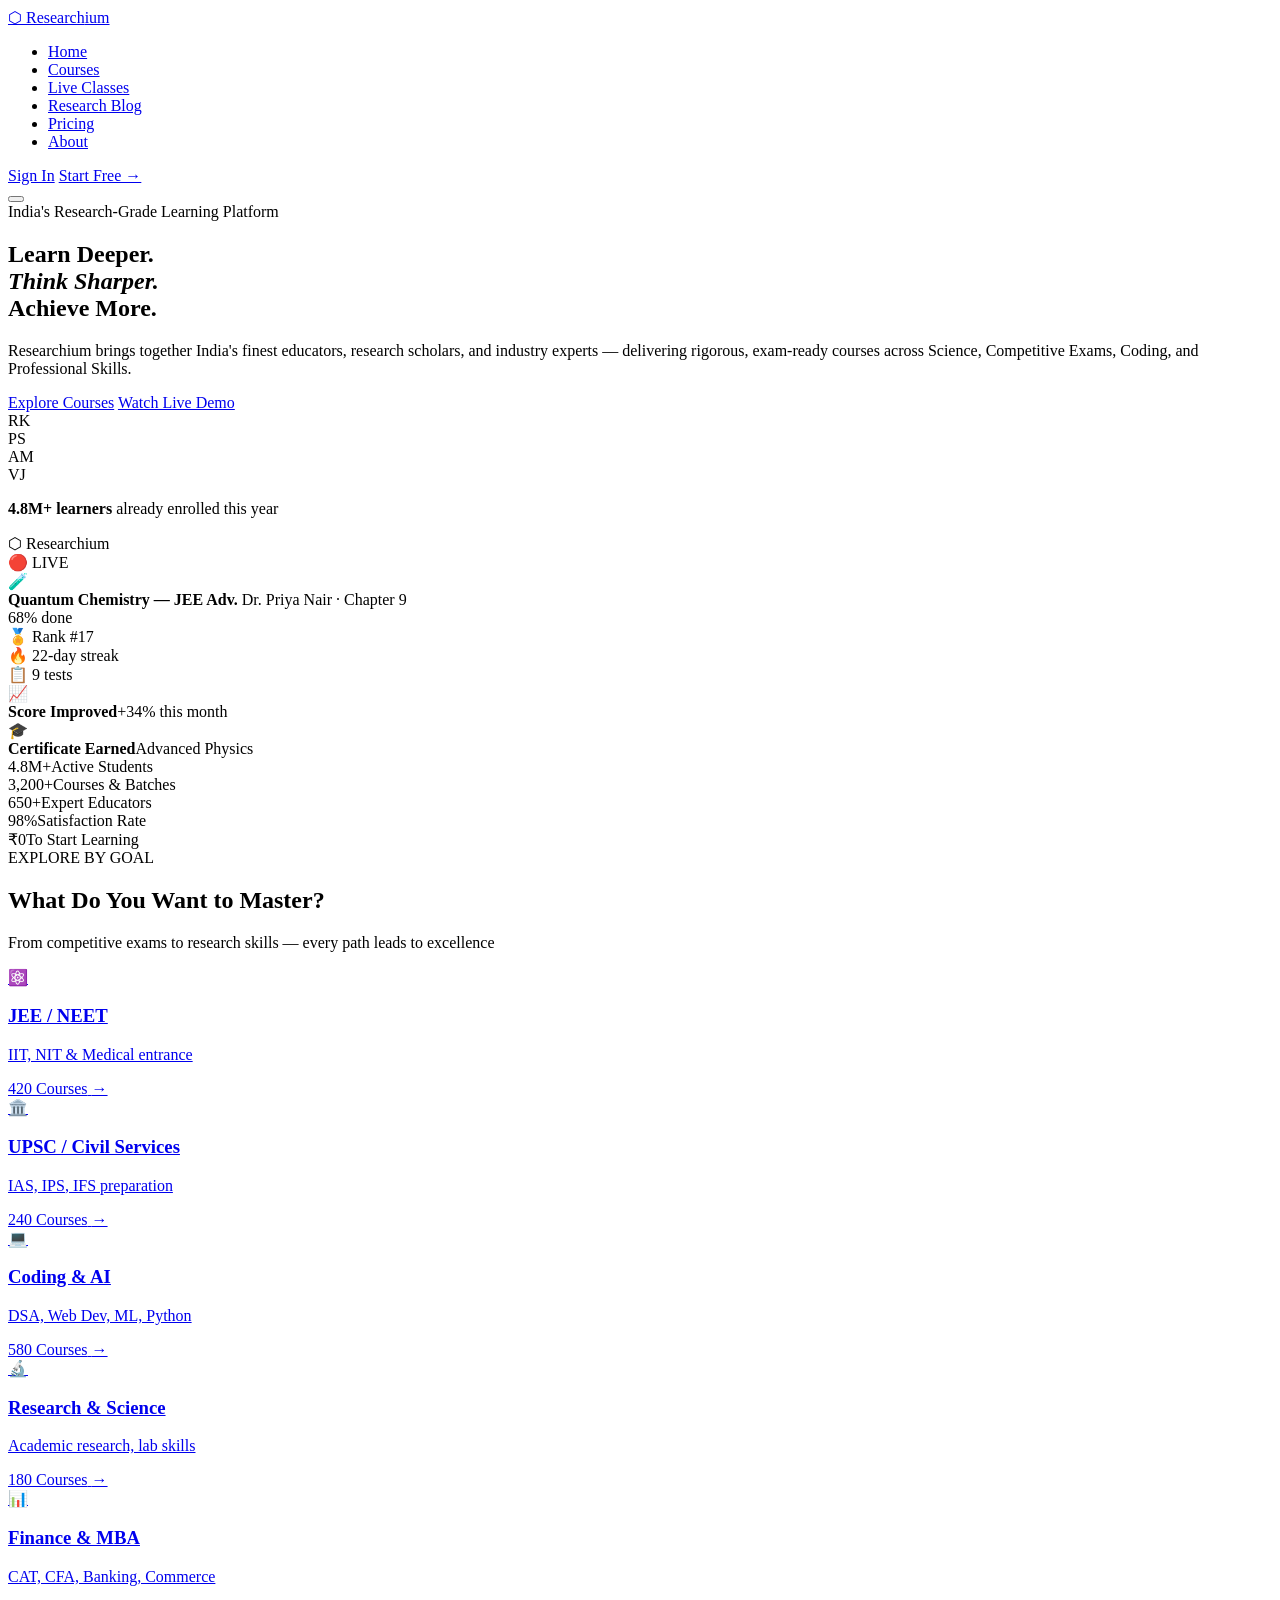
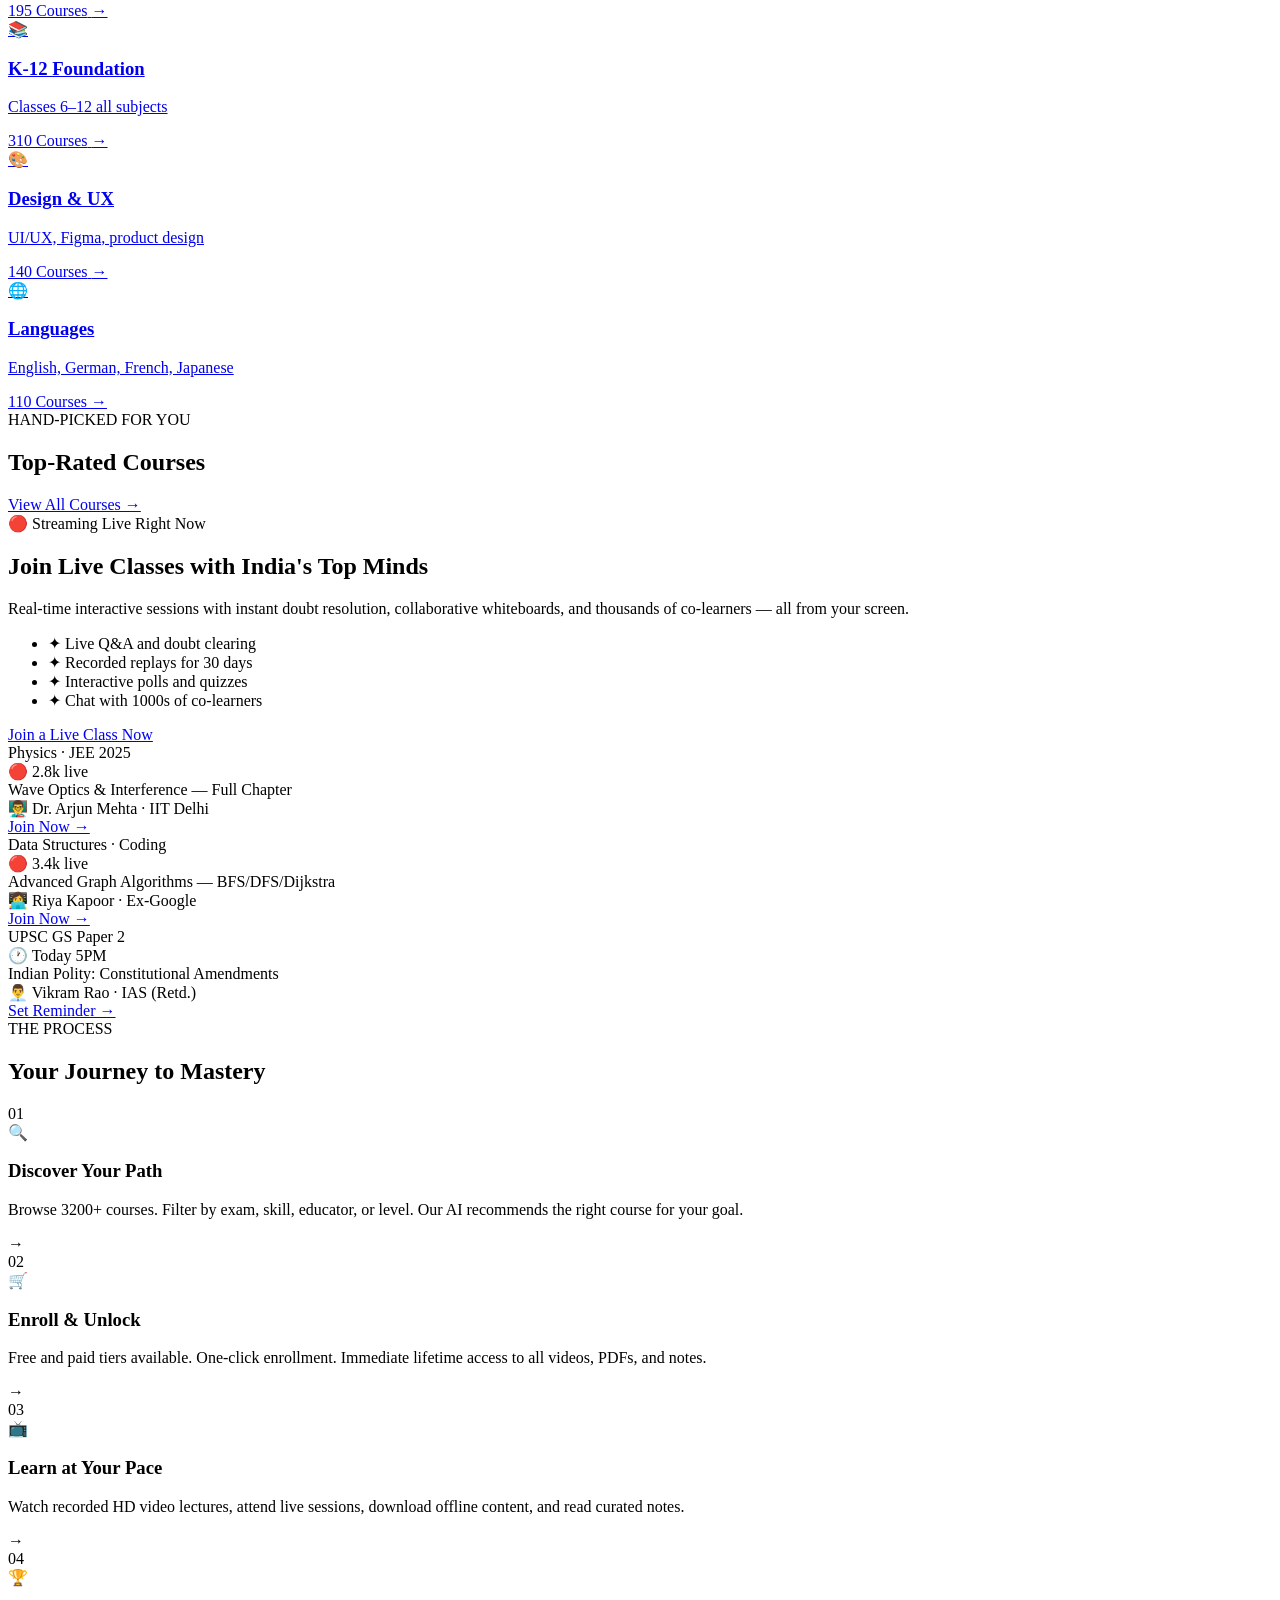
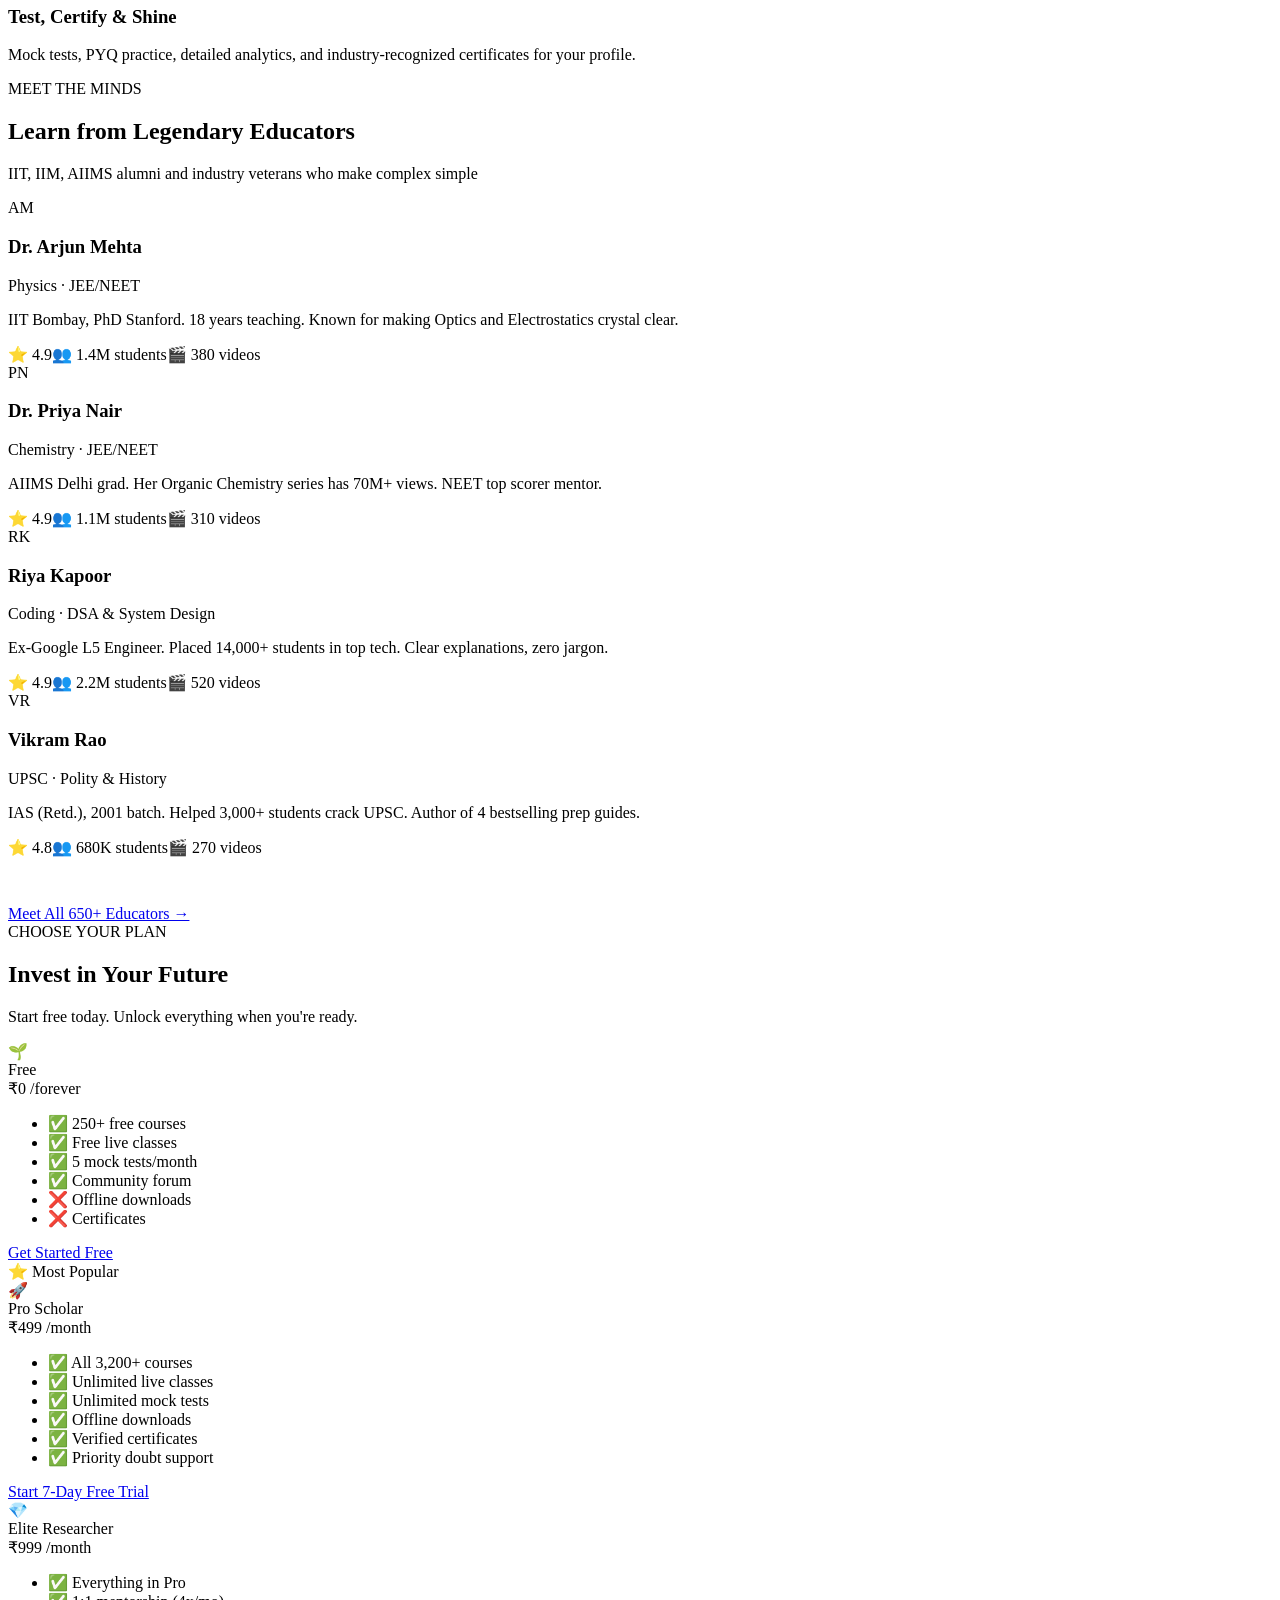
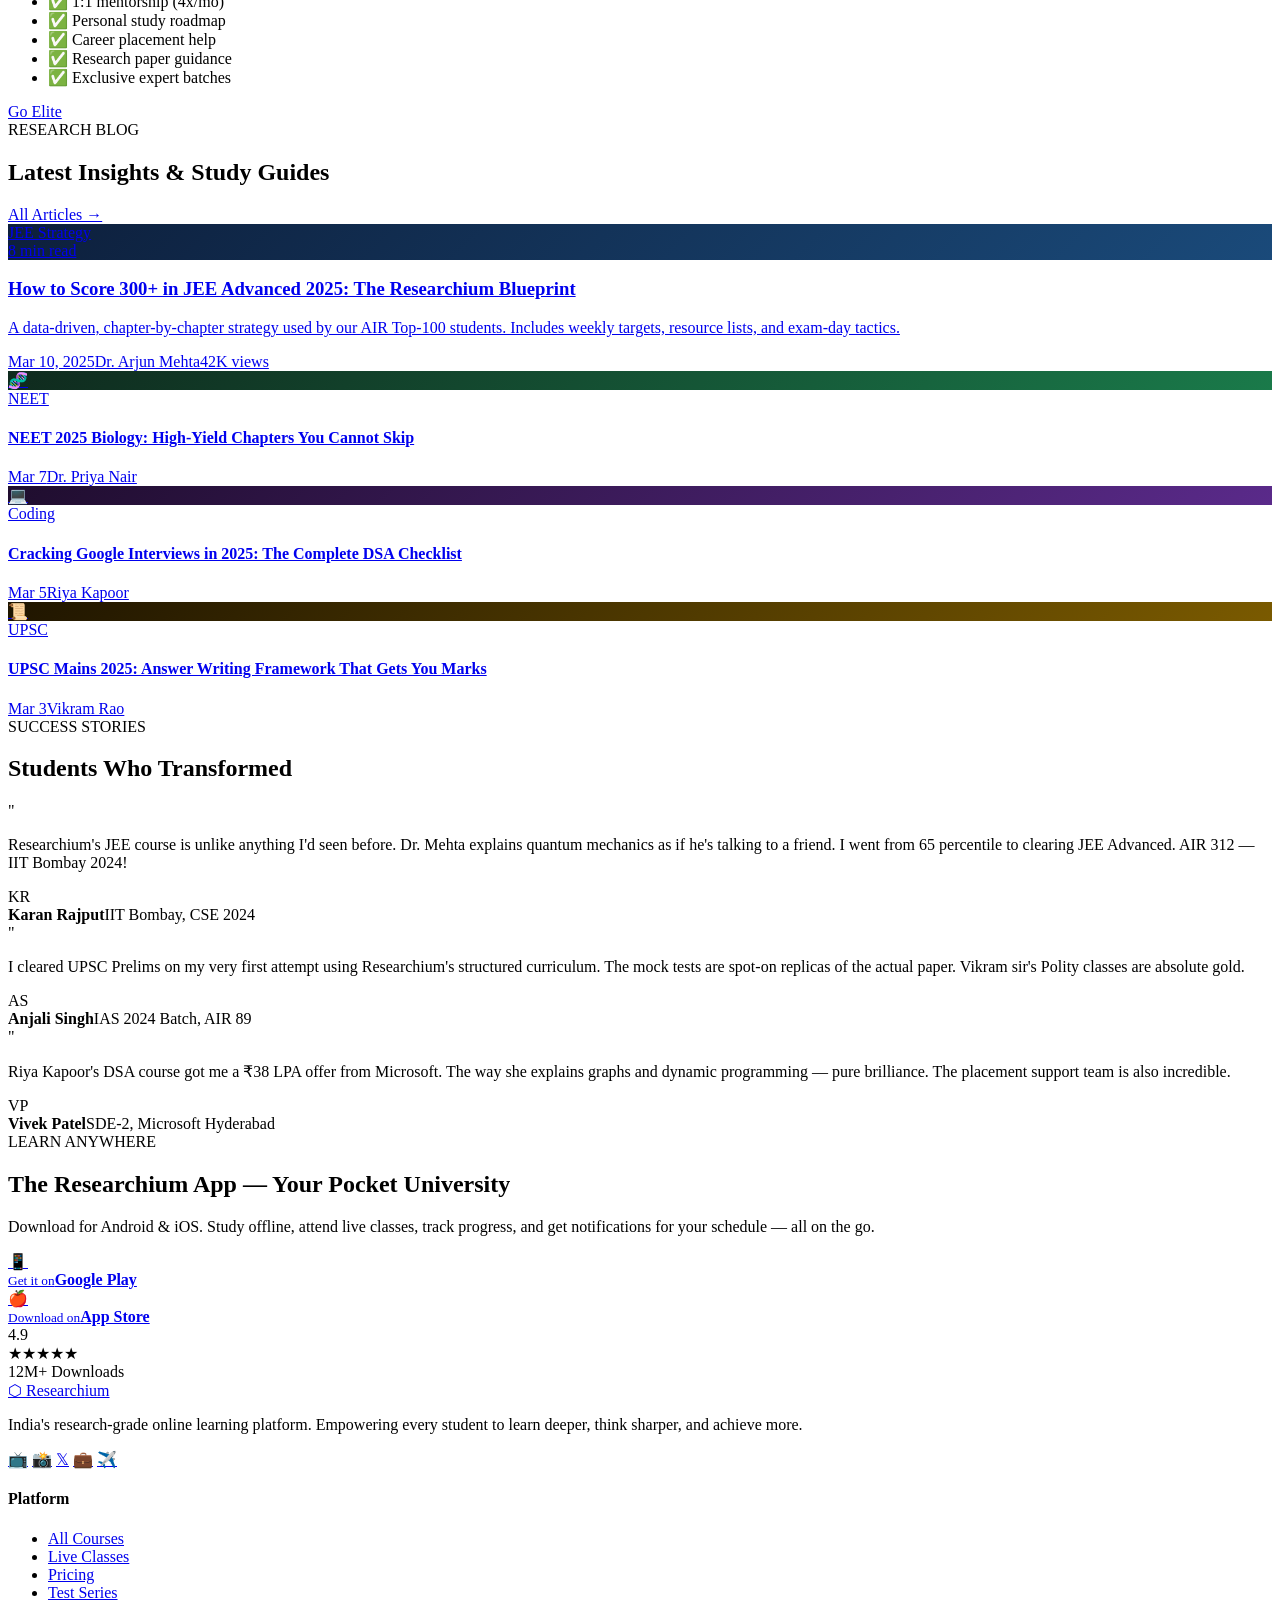
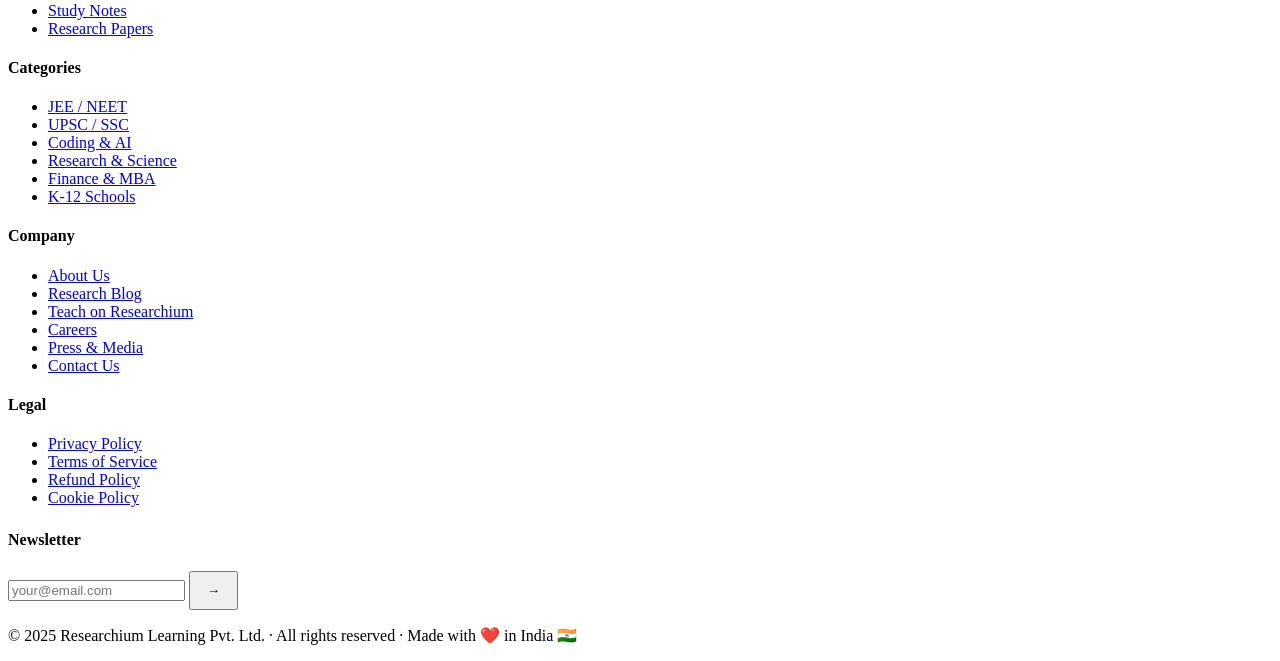
==== index.html @ 24831ebb "Rename index to index.html" ====
<!DOCTYPE html>
<html lang="en">
<head>
  <meta charset="UTF-8"/>
  <meta name="viewport" content="width=device-width, initial-scale=1.0"/>
  <title>Researchium – Where Knowledge Meets Mastery</title>
  <meta name="description" content="Researchium is India's premier research-grade online learning platform. Master competitive exams, coding, research skills and professional courses with live classes, video courses, mock tests and expert mentorship."/>
  <link rel="preconnect" href="https://fonts.googleapis.com"/>
  <link href="https://fonts.googleapis.com/css2?family=Playfair+Display:wght@400;600;700;800;900&family=Plus+Jakarta+Sans:wght@300;400;500;600;700&display=swap" rel="stylesheet"/>
  <link rel="stylesheet" href="css/style.css"/>
  <link rel="icon" href="data:image/svg+xml,<svg xmlns='http://www.w3.org/2000/svg' viewBox='0 0 100 100'><text y='.9em' font-size='90'>🔬</text></svg>"/>
</head>
<body>

<!-- ═══ NAVBAR ═══ -->
<nav class="navbar" id="navbar">
  <div class="nav-inner">
    <a href="index.html" class="logo">
      <span class="logo-icon">⬡</span>
      Research<span class="logo-gold">ium</span>
    </a>
    <ul class="nav-links" id="navLinks">
      <li><a href="index.html" class="nav-active">Home</a></li>
      <li><a href="pages/courses.html">Courses</a></li>
      <li><a href="pages/live.html">Live Classes</a></li>
      <li><a href="pages/blog.html">Research Blog</a></li>
      <li><a href="pages/pricing.html">Pricing</a></li>
      <li><a href="pages/about.html">About</a></li>
    </ul>
    <div class="nav-actions">
      <a href="pages/login.html" class="btn-ghost">Sign In</a>
      <a href="pages/signup.html" class="btn-gold">Start Free →</a>
    </div>
    <button class="hamburger" id="hamburger" aria-label="Menu">
      <span></span><span></span><span></span>
    </button>
  </div>
</nav>

<!-- ═══ HERO ═══ -->
<section class="hero">
  <div class="hero-noise"></div>
  <div class="hero-grid-lines"></div>
  <div class="hero-orb orb-1"></div>
  <div class="hero-orb orb-2"></div>

  <div class="hero-inner">
    <div class="hero-left">
      <div class="hero-eyebrow">
        <span class="eyebrow-dot"></span>
        India's Research-Grade Learning Platform
      </div>
      <h1 class="hero-title">
        Learn Deeper.<br/>
        <em class="title-italic">Think Sharper.</em><br/>
        <span class="title-gold">Achieve More.</span>
      </h1>
      <p class="hero-desc">
        Researchium brings together India's finest educators, research scholars, and industry experts — delivering rigorous, exam-ready courses across Science, Competitive Exams, Coding, and Professional Skills.
      </p>
      <div class="hero-cta-row">
        <a href="pages/courses.html" class="btn-gold btn-lg">Explore Courses</a>
        <a href="pages/live.html" class="btn-outline-light btn-lg">
          <span class="play-dot"></span> Watch Live Demo
        </a>
      </div>
      <div class="hero-trust">
        <div class="trust-avatars">
          <div class="ta ta1">RK</div>
          <div class="ta ta2">PS</div>
          <div class="ta ta3">AM</div>
          <div class="ta ta4">VJ</div>
        </div>
        <p><strong>4.8M+ learners</strong> already enrolled this year</p>
      </div>
    </div>

    <div class="hero-right">
      <div class="hero-card-stack">
        <!-- Main Dashboard Card -->
        <div class="dash-card main-dash">
          <div class="dash-topbar">
            <div class="dash-logo-sm">⬡ Researchium</div>
            <div class="dash-live-pill">🔴 LIVE</div>
          </div>
          <div class="dash-course-active">
            <div class="dca-thumb">🧪</div>
            <div class="dca-info">
              <strong>Quantum Chemistry — JEE Adv.</strong>
              <span>Dr. Priya Nair · Chapter 9</span>
              <div class="dca-progress">
                <div class="dca-bar"><div class="dca-fill"></div></div>
                <span>68% done</span>
              </div>
            </div>
          </div>
          <div class="dash-stats-row">
            <div class="dsr-item"><span class="dsr-num">🏅 Rank #17</span></div>
            <div class="dsr-item"><span class="dsr-num">🔥 22-day streak</span></div>
            <div class="dsr-item"><span class="dsr-num">📋 9 tests</span></div>
          </div>
        </div>
        <!-- Floating stat cards -->
        <div class="float-card fc-top">
          <div class="fc-icon">📈</div>
          <div><strong>Score Improved</strong><span>+34% this month</span></div>
        </div>
        <div class="float-card fc-bot">
          <div class="fc-icon">🎓</div>
          <div><strong>Certificate Earned</strong><span>Advanced Physics</span></div>
        </div>
      </div>
    </div>
  </div>

  <!-- Stats Bar -->
  <div class="hero-stats-bar">
    <div class="hsb-inner">
      <div class="hsb-stat"><span class="hsb-num">4.8M+</span><span class="hsb-lbl">Active Students</span></div>
      <div class="hsb-div"></div>
      <div class="hsb-stat"><span class="hsb-num">3,200+</span><span class="hsb-lbl">Courses & Batches</span></div>
      <div class="hsb-div"></div>
      <div class="hsb-stat"><span class="hsb-num">650+</span><span class="hsb-lbl">Expert Educators</span></div>
      <div class="hsb-div"></div>
      <div class="hsb-stat"><span class="hsb-num">98%</span><span class="hsb-lbl">Satisfaction Rate</span></div>
      <div class="hsb-div"></div>
      <div class="hsb-stat"><span class="hsb-num">₹0</span><span class="hsb-lbl">To Start Learning</span></div>
    </div>
  </div>
</section>

<!-- ═══ CATEGORIES ═══ -->
<section class="section categories-sec">
  <div class="container">
    <div class="sec-header">
      <div class="sec-tag">EXPLORE BY GOAL</div>
      <h2>What Do You Want to <span class="gold">Master?</span></h2>
      <p>From competitive exams to research skills — every path leads to excellence</p>
    </div>
    <div class="cat-grid">
      <a href="pages/courses.html" class="cat-card cc-jee">
        <div class="cc-glow"></div>
        <div class="cc-icon">⚛️</div>
        <h3>JEE / NEET</h3>
        <p>IIT, NIT & Medical entrance</p>
        <span class="cc-count">420 Courses</span>
        <span class="cc-arrow">→</span>
      </a>
      <a href="pages/courses.html" class="cat-card cc-upsc">
        <div class="cc-glow"></div>
        <div class="cc-icon">🏛️</div>
        <h3>UPSC / Civil Services</h3>
        <p>IAS, IPS, IFS preparation</p>
        <span class="cc-count">240 Courses</span>
        <span class="cc-arrow">→</span>
      </a>
      <a href="pages/courses.html" class="cat-card cc-code">
        <div class="cc-glow"></div>
        <div class="cc-icon">💻</div>
        <h3>Coding & AI</h3>
        <p>DSA, Web Dev, ML, Python</p>
        <span class="cc-count">580 Courses</span>
        <span class="cc-arrow">→</span>
      </a>
      <a href="pages/courses.html" class="cat-card cc-research">
        <div class="cc-glow"></div>
        <div class="cc-icon">🔬</div>
        <h3>Research & Science</h3>
        <p>Academic research, lab skills</p>
        <span class="cc-count">180 Courses</span>
        <span class="cc-arrow">→</span>
      </a>
      <a href="pages/courses.html" class="cat-card cc-fin">
        <div class="cc-glow"></div>
        <div class="cc-icon">📊</div>
        <h3>Finance & MBA</h3>
        <p>CAT, CFA, Banking, Commerce</p>
        <span class="cc-count">195 Courses</span>
        <span class="cc-arrow">→</span>
      </a>
      <a href="pages/courses.html" class="cat-card cc-k12">
        <div class="cc-glow"></div>
        <div class="cc-icon">📚</div>
        <h3>K-12 Foundation</h3>
        <p>Classes 6–12 all subjects</p>
        <span class="cc-count">310 Courses</span>
        <span class="cc-arrow">→</span>
      </a>
      <a href="pages/courses.html" class="cat-card cc-design">
        <div class="cc-glow"></div>
        <div class="cc-icon">🎨</div>
        <h3>Design & UX</h3>
        <p>UI/UX, Figma, product design</p>
        <span class="cc-count">140 Courses</span>
        <span class="cc-arrow">→</span>
      </a>
      <a href="pages/courses.html" class="cat-card cc-lang">
        <div class="cc-glow"></div>
        <div class="cc-icon">🌐</div>
        <h3>Languages</h3>
        <p>English, German, French, Japanese</p>
        <span class="cc-count">110 Courses</span>
        <span class="cc-arrow">→</span>
      </a>
    </div>
  </div>
</section>

<!-- ═══ FEATURED COURSES ═══ -->
<section class="section featured-courses-sec">
  <div class="container">
    <div class="sec-header sec-header-row">
      <div>
        <div class="sec-tag">HAND-PICKED FOR YOU</div>
        <h2>Top-Rated <span class="gold">Courses</span></h2>
      </div>
      <a href="pages/courses.html" class="see-all-link">View All Courses →</a>
    </div>
    <div class="courses-grid" id="coursesGrid"></div>
  </div>
</section>

<!-- ═══ LIVE CLASSES BANNER ═══ -->
<section class="live-section">
  <div class="live-bg-texture"></div>
  <div class="container">
    <div class="live-inner">
      <div class="live-left">
        <div class="live-badge-pill">🔴 Streaming Live Right Now</div>
        <h2>Join Live Classes with <span class="gold">India's Top Minds</span></h2>
        <p>Real-time interactive sessions with instant doubt resolution, collaborative whiteboards, and thousands of co-learners — all from your screen.</p>
        <ul class="live-features">
          <li>✦ Live Q&A and doubt clearing</li>
          <li>✦ Recorded replays for 30 days</li>
          <li>✦ Interactive polls and quizzes</li>
          <li>✦ Chat with 1000s of co-learners</li>
        </ul>
        <a href="pages/live.html" class="btn-gold btn-lg">Join a Live Class Now</a>
      </div>
      <div class="live-cards-col">
        <div class="live-cls-card lcc-1">
          <div class="lcc-head">
            <div class="lcc-subj">Physics · JEE 2025</div>
            <div class="lcc-live-dot">🔴 2.8k live</div>
          </div>
          <div class="lcc-title">Wave Optics & Interference — Full Chapter</div>
          <div class="lcc-edu">👨‍🏫 Dr. Arjun Mehta · IIT Delhi</div>
          <a href="pages/live.html" class="lcc-btn">Join Now →</a>
        </div>
        <div class="live-cls-card lcc-2">
          <div class="lcc-head">
            <div class="lcc-subj">Data Structures · Coding</div>
            <div class="lcc-live-dot">🔴 3.4k live</div>
          </div>
          <div class="lcc-title">Advanced Graph Algorithms — BFS/DFS/Dijkstra</div>
          <div class="lcc-edu">👩‍💻 Riya Kapoor · Ex-Google</div>
          <a href="pages/live.html" class="lcc-btn">Join Now →</a>
        </div>
        <div class="live-cls-card lcc-3">
          <div class="lcc-head">
            <div class="lcc-subj">UPSC GS Paper 2</div>
            <div class="lcc-live-dot upcoming-dot">🕐 Today 5PM</div>
          </div>
          <div class="lcc-title">Indian Polity: Constitutional Amendments</div>
          <div class="lcc-edu">👨‍💼 Vikram Rao · IAS (Retd.)</div>
          <a href="pages/live.html" class="lcc-btn">Set Reminder →</a>
        </div>
      </div>
    </div>
  </div>
</section>

<!-- ═══ HOW IT WORKS ═══ -->
<section class="section how-sec">
  <div class="container">
    <div class="sec-header">
      <div class="sec-tag">THE PROCESS</div>
      <h2>Your Journey to <span class="gold">Mastery</span></h2>
    </div>
    <div class="steps-row">
      <div class="step-card sc-1">
        <div class="step-num-bg">01</div>
        <div class="step-icon-wrap">🔍</div>
        <h3>Discover Your Path</h3>
        <p>Browse 3200+ courses. Filter by exam, skill, educator, or level. Our AI recommends the right course for your goal.</p>
      </div>
      <div class="step-connector">→</div>
      <div class="step-card sc-2">
        <div class="step-num-bg">02</div>
        <div class="step-icon-wrap">🛒</div>
        <h3>Enroll & Unlock</h3>
        <p>Free and paid tiers available. One-click enrollment. Immediate lifetime access to all videos, PDFs, and notes.</p>
      </div>
      <div class="step-connector">→</div>
      <div class="step-card sc-3">
        <div class="step-num-bg">03</div>
        <div class="step-icon-wrap">📺</div>
        <h3>Learn at Your Pace</h3>
        <p>Watch recorded HD video lectures, attend live sessions, download offline content, and read curated notes.</p>
      </div>
      <div class="step-connector">→</div>
      <div class="step-card sc-4">
        <div class="step-num-bg">04</div>
        <div class="step-icon-wrap">🏆</div>
        <h3>Test, Certify & Shine</h3>
        <p>Mock tests, PYQ practice, detailed analytics, and industry-recognized certificates for your profile.</p>
      </div>
    </div>
  </div>
</section>

<!-- ═══ EDUCATORS ═══ -->
<section class="section educators-sec">
  <div class="container">
    <div class="sec-header">
      <div class="sec-tag">MEET THE MINDS</div>
      <h2>Learn from <span class="gold">Legendary Educators</span></h2>
      <p>IIT, IIM, AIIMS alumni and industry veterans who make complex simple</p>
    </div>
    <div class="educators-grid">
      <div class="edu-card">
        <div class="edu-avatar ea-1">AM</div>
        <h3>Dr. Arjun Mehta</h3>
        <span class="edu-tag">Physics · JEE/NEET</span>
        <p>IIT Bombay, PhD Stanford. 18 years teaching. Known for making Optics and Electrostatics crystal clear.</p>
        <div class="edu-nums"><span>⭐ 4.9</span><span>👥 1.4M students</span><span>🎬 380 videos</span></div>
      </div>
      <div class="edu-card">
        <div class="edu-avatar ea-2">PN</div>
        <h3>Dr. Priya Nair</h3>
        <span class="edu-tag">Chemistry · JEE/NEET</span>
        <p>AIIMS Delhi grad. Her Organic Chemistry series has 70M+ views. NEET top scorer mentor.</p>
        <div class="edu-nums"><span>⭐ 4.9</span><span>👥 1.1M students</span><span>🎬 310 videos</span></div>
      </div>
      <div class="edu-card">
        <div class="edu-avatar ea-3">RK</div>
        <h3>Riya Kapoor</h3>
        <span class="edu-tag">Coding · DSA & System Design</span>
        <p>Ex-Google L5 Engineer. Placed 14,000+ students in top tech. Clear explanations, zero jargon.</p>
        <div class="edu-nums"><span>⭐ 4.9</span><span>👥 2.2M students</span><span>🎬 520 videos</span></div>
      </div>
      <div class="edu-card">
        <div class="edu-avatar ea-4">VR</div>
        <h3>Vikram Rao</h3>
        <span class="edu-tag">UPSC · Polity & History</span>
        <p>IAS (Retd.), 2001 batch. Helped 3,000+ students crack UPSC. Author of 4 bestselling prep guides.</p>
        <div class="edu-nums"><span>⭐ 4.8</span><span>👥 680K students</span><span>🎬 270 videos</span></div>
      </div>
    </div>
    <div class="text-center" style="margin-top:48px">
      <a href="pages/about.html" class="btn-outline-gold">Meet All 650+ Educators →</a>
    </div>
  </div>
</section>

<!-- ═══ PRICING TEASER ═══ -->
<section class="section pricing-teaser-sec">
  <div class="container">
    <div class="sec-header">
      <div class="sec-tag">CHOOSE YOUR PLAN</div>
      <h2>Invest in Your <span class="gold">Future</span></h2>
      <p>Start free today. Unlock everything when you're ready.</p>
    </div>
    <div class="plans-grid">
      <div class="plan-card">
        <div class="plan-icon">🌱</div>
        <div class="plan-name">Free</div>
        <div class="plan-price-big">₹0 <span>/forever</span></div>
        <ul class="plan-list">
          <li>✅ 250+ free courses</li>
          <li>✅ Free live classes</li>
          <li>✅ 5 mock tests/month</li>
          <li>✅ Community forum</li>
          <li>❌ Offline downloads</li>
          <li>❌ Certificates</li>
        </ul>
        <a href="pages/signup.html" class="btn-ghost-plan">Get Started Free</a>
      </div>
      <div class="plan-card plan-featured">
        <div class="plan-feat-badge">⭐ Most Popular</div>
        <div class="plan-icon">🚀</div>
        <div class="plan-name">Pro Scholar</div>
        <div class="plan-price-big gold">₹499 <span>/month</span></div>
        <ul class="plan-list">
          <li>✅ All 3,200+ courses</li>
          <li>✅ Unlimited live classes</li>
          <li>✅ Unlimited mock tests</li>
          <li>✅ Offline downloads</li>
          <li>✅ Verified certificates</li>
          <li>✅ Priority doubt support</li>
        </ul>
        <a href="pages/pricing.html" class="btn-gold btn-full-w">Start 7-Day Free Trial</a>
      </div>
      <div class="plan-card">
        <div class="plan-icon">💎</div>
        <div class="plan-name">Elite Researcher</div>
        <div class="plan-price-big">₹999 <span>/month</span></div>
        <ul class="plan-list">
          <li>✅ Everything in Pro</li>
          <li>✅ 1:1 mentorship (4x/mo)</li>
          <li>✅ Personal study roadmap</li>
          <li>✅ Career placement help</li>
          <li>✅ Research paper guidance</li>
          <li>✅ Exclusive expert batches</li>
        </ul>
        <a href="pages/pricing.html" class="btn-ghost-plan">Go Elite</a>
      </div>
    </div>
  </div>
</section>

<!-- ═══ BLOG PREVIEW ═══ -->
<section class="section blog-preview-sec">
  <div class="container">
    <div class="sec-header sec-header-row">
      <div>
        <div class="sec-tag">RESEARCH BLOG</div>
        <h2>Latest Insights & <span class="gold">Study Guides</span></h2>
      </div>
      <a href="pages/blog.html" class="see-all-link">All Articles →</a>
    </div>
    <div class="blog-preview-grid">
      <a href="pages/blog-post.html" class="bp-featured">
        <div class="bp-img" style="background:linear-gradient(135deg,#0d1f3c 0%,#1a4a7a 100%)">
          <div class="bp-cat-tag">JEE Strategy</div>
          <div class="bp-read">8 min read</div>
        </div>
        <div class="bp-body">
          <h3>How to Score 300+ in JEE Advanced 2025: The Researchium Blueprint</h3>
          <p>A data-driven, chapter-by-chapter strategy used by our AIR Top-100 students. Includes weekly targets, resource lists, and exam-day tactics.</p>
          <div class="bp-meta"><span>Mar 10, 2025</span><span>Dr. Arjun Mehta</span><span>42K views</span></div>
        </div>
      </a>
      <div class="bp-col">
        <a href="pages/blog-post.html" class="bp-card">
          <div class="bp-sm-img" style="background:linear-gradient(135deg,#0f2a1e,#1a7a4a)">🧬</div>
          <div class="bp-card-body">
            <div class="bp-card-tag">NEET</div>
            <h4>NEET 2025 Biology: High-Yield Chapters You Cannot Skip</h4>
            <div class="bp-meta"><span>Mar 7</span><span>Dr. Priya Nair</span></div>
          </div>
        </a>
        <a href="pages/blog-post.html" class="bp-card">
          <div class="bp-sm-img" style="background:linear-gradient(135deg,#1f0d2e,#5a2a8a)">💻</div>
          <div class="bp-card-body">
            <div class="bp-card-tag">Coding</div>
            <h4>Cracking Google Interviews in 2025: The Complete DSA Checklist</h4>
            <div class="bp-meta"><span>Mar 5</span><span>Riya Kapoor</span></div>
          </div>
        </a>
        <a href="pages/blog-post.html" class="bp-card">
          <div class="bp-sm-img" style="background:linear-gradient(135deg,#1f1500,#7a5a00)">📜</div>
          <div class="bp-card-body">
            <div class="bp-card-tag">UPSC</div>
            <h4>UPSC Mains 2025: Answer Writing Framework That Gets You Marks</h4>
            <div class="bp-meta"><span>Mar 3</span><span>Vikram Rao</span></div>
          </div>
        </a>
      </div>
    </div>
  </div>
</section>

<!-- ═══ TESTIMONIALS ═══ -->
<section class="section testimonials-sec">
  <div class="container">
    <div class="sec-header">
      <div class="sec-tag">SUCCESS STORIES</div>
      <h2>Students Who <span class="gold">Transformed</span></h2>
    </div>
    <div class="testi-grid">
      <div class="testi-card">
        <div class="testi-quote">"</div>
        <p>Researchium's JEE course is unlike anything I'd seen before. Dr. Mehta explains quantum mechanics as if he's talking to a friend. I went from 65 percentile to clearing JEE Advanced. AIR 312 — IIT Bombay 2024!</p>
        <div class="testi-author">
          <div class="testi-av av1">KR</div>
          <div><strong>Karan Rajput</strong><span>IIT Bombay, CSE 2024</span></div>
        </div>
      </div>
      <div class="testi-card">
        <div class="testi-quote">"</div>
        <p>I cleared UPSC Prelims on my very first attempt using Researchium's structured curriculum. The mock tests are spot-on replicas of the actual paper. Vikram sir's Polity classes are absolute gold.</p>
        <div class="testi-author">
          <div class="testi-av av2">AS</div>
          <div><strong>Anjali Singh</strong><span>IAS 2024 Batch, AIR 89</span></div>
        </div>
      </div>
      <div class="testi-card">
        <div class="testi-quote">"</div>
        <p>Riya Kapoor's DSA course got me a ₹38 LPA offer from Microsoft. The way she explains graphs and dynamic programming — pure brilliance. The placement support team is also incredible.</p>
        <div class="testi-author">
          <div class="testi-av av3">VP</div>
          <div><strong>Vivek Patel</strong><span>SDE-2, Microsoft Hyderabad</span></div>
        </div>
      </div>
    </div>
  </div>
</section>

<!-- ═══ APP SECTION ═══ -->
<section class="app-sec">
  <div class="container">
    <div class="app-inner">
      <div class="app-text">
        <div class="sec-tag">LEARN ANYWHERE</div>
        <h2>The Researchium App — <span class="gold">Your Pocket University</span></h2>
        <p>Download for Android & iOS. Study offline, attend live classes, track progress, and get notifications for your schedule — all on the go.</p>
        <div class="app-btns">
          <a href="#" class="app-store-btn">
            <span class="asb-icon">📱</span>
            <div><small>Get it on</small><strong>Google Play</strong></div>
          </a>
          <a href="#" class="app-store-btn">
            <span class="asb-icon">🍎</span>
            <div><small>Download on</small><strong>App Store</strong></div>
          </a>
        </div>
      </div>
      <div class="app-badge-wrap">
        <div class="app-rating-badge">
          <div class="arb-score">4.9</div>
          <div class="arb-stars">★★★★★</div>
          <div class="arb-count">12M+ Downloads</div>
        </div>
      </div>
    </div>
  </div>
</section>

<!-- ═══ FOOTER ═══ -->
<footer class="site-footer">
  <div class="footer-top">
    <div class="ft-brand">
      <a href="index.html" class="logo footer-logo">⬡ Research<span class="logo-gold">ium</span></a>
      <p>India's research-grade online learning platform. Empowering every student to learn deeper, think sharper, and achieve more.</p>
      <div class="ft-social">
        <a href="#" title="YouTube">📺</a>
        <a href="#" title="Instagram">📸</a>
        <a href="#" title="Twitter/X">𝕏</a>
        <a href="#" title="LinkedIn">💼</a>
        <a href="#" title="Telegram">✈️</a>
      </div>
    </div>
    <div class="ft-col">
      <h4>Platform</h4>
      <ul>
        <li><a href="pages/courses.html">All Courses</a></li>
        <li><a href="pages/live.html">Live Classes</a></li>
        <li><a href="pages/pricing.html">Pricing</a></li>
        <li><a href="#">Test Series</a></li>
        <li><a href="#">Study Notes</a></li>
        <li><a href="#">Research Papers</a></li>
      </ul>
    </div>
    <div class="ft-col">
      <h4>Categories</h4>
      <ul>
        <li><a href="#">JEE / NEET</a></li>
        <li><a href="#">UPSC / SSC</a></li>
        <li><a href="#">Coding & AI</a></li>
        <li><a href="#">Research & Science</a></li>
        <li><a href="#">Finance & MBA</a></li>
        <li><a href="#">K-12 Schools</a></li>
      </ul>
    </div>
    <div class="ft-col">
      <h4>Company</h4>
      <ul>
        <li><a href="pages/about.html">About Us</a></li>
        <li><a href="pages/blog.html">Research Blog</a></li>
        <li><a href="#">Teach on Researchium</a></li>
        <li><a href="#">Careers</a></li>
        <li><a href="#">Press & Media</a></li>
        <li><a href="#">Contact Us</a></li>
      </ul>
    </div>
    <div class="ft-col">
      <h4>Legal</h4>
      <ul>
        <li><a href="#">Privacy Policy</a></li>
        <li><a href="#">Terms of Service</a></li>
        <li><a href="#">Refund Policy</a></li>
        <li><a href="#">Cookie Policy</a></li>
      </ul>
      <div class="ft-newsletter" style="margin-top:24px">
        <h4>Newsletter</h4>
        <div class="newsletter-form">
          <input type="email" placeholder="your@email.com"/>
          <button class="btn-gold" style="padding:10px 16px;font-size:13px">→</button>
        </div>
      </div>
    </div>
  </div>
  <div class="footer-bottom">
    <p>© 2025 Researchium Learning Pvt. Ltd. · All rights reserved · Made with ❤️ in India 🇮🇳</p>
  </div>
</footer>

<script src="js/main.js"></script>
</body>
</html>
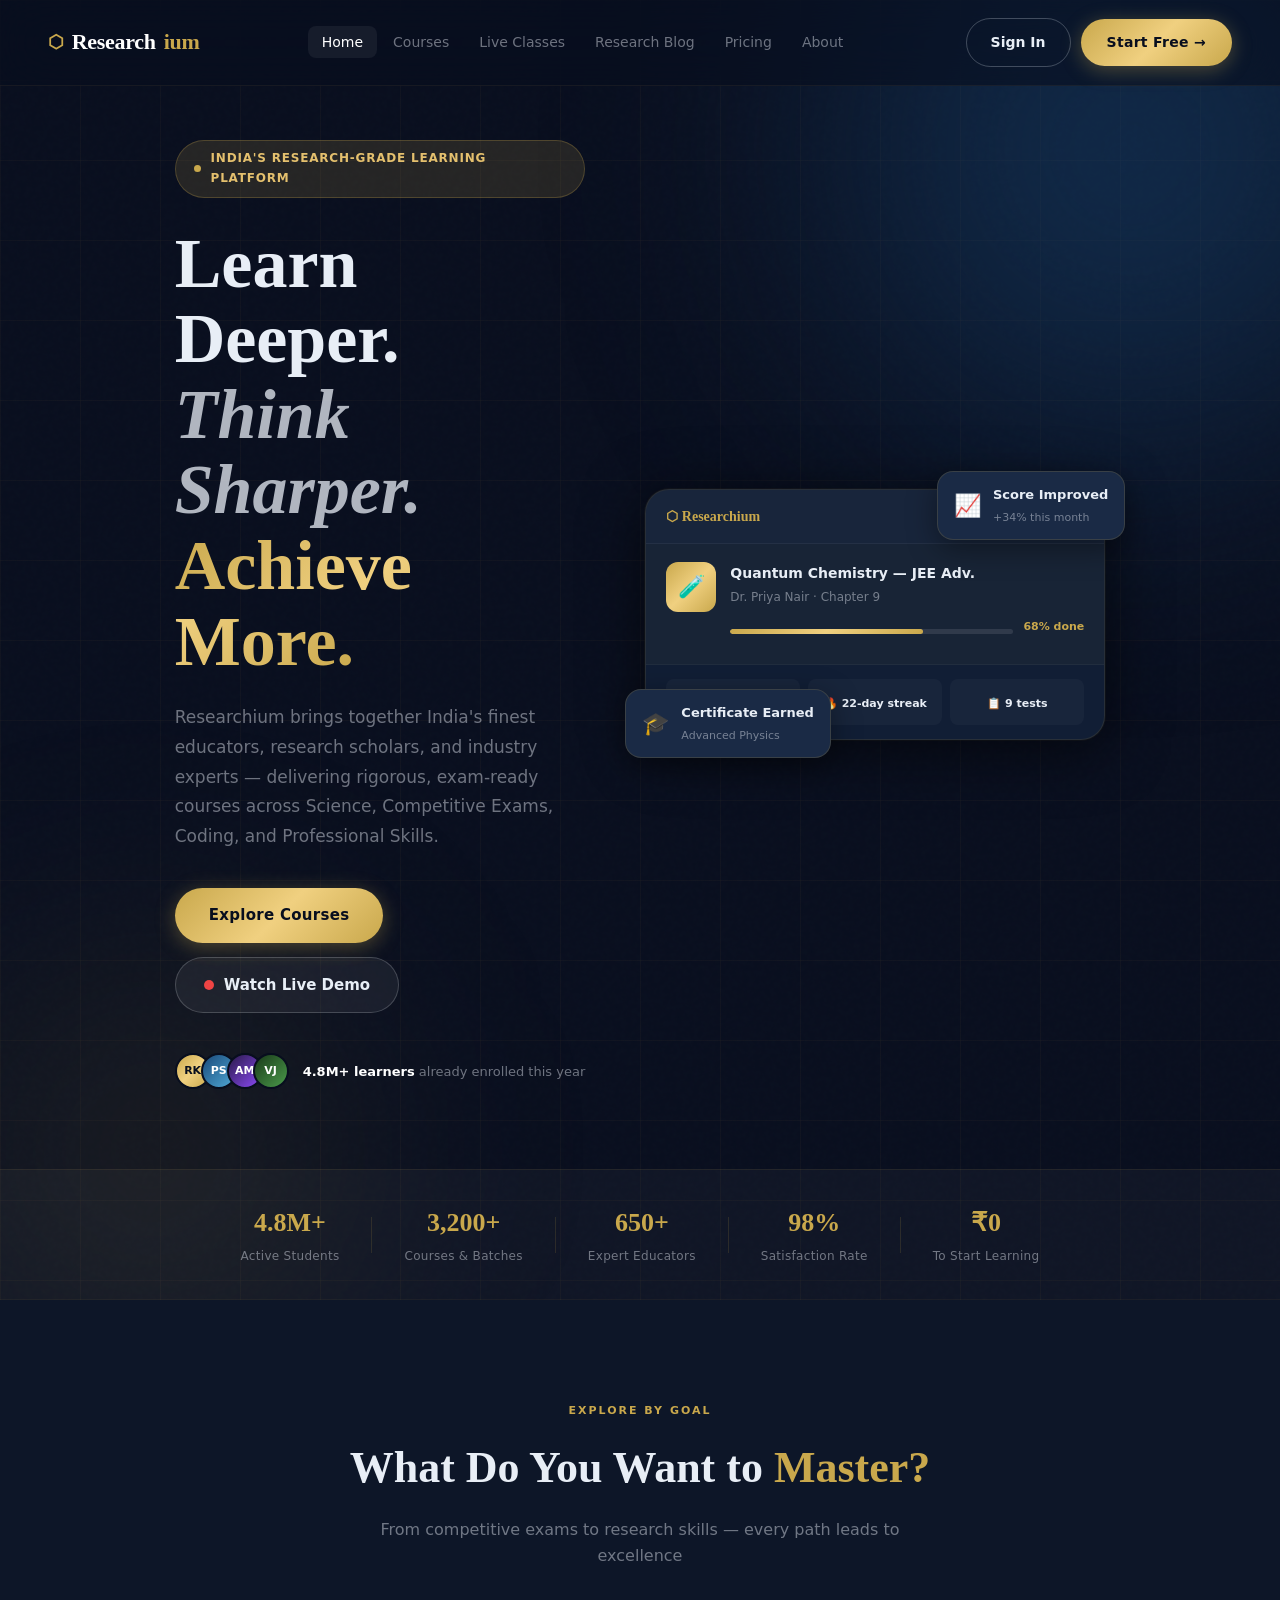
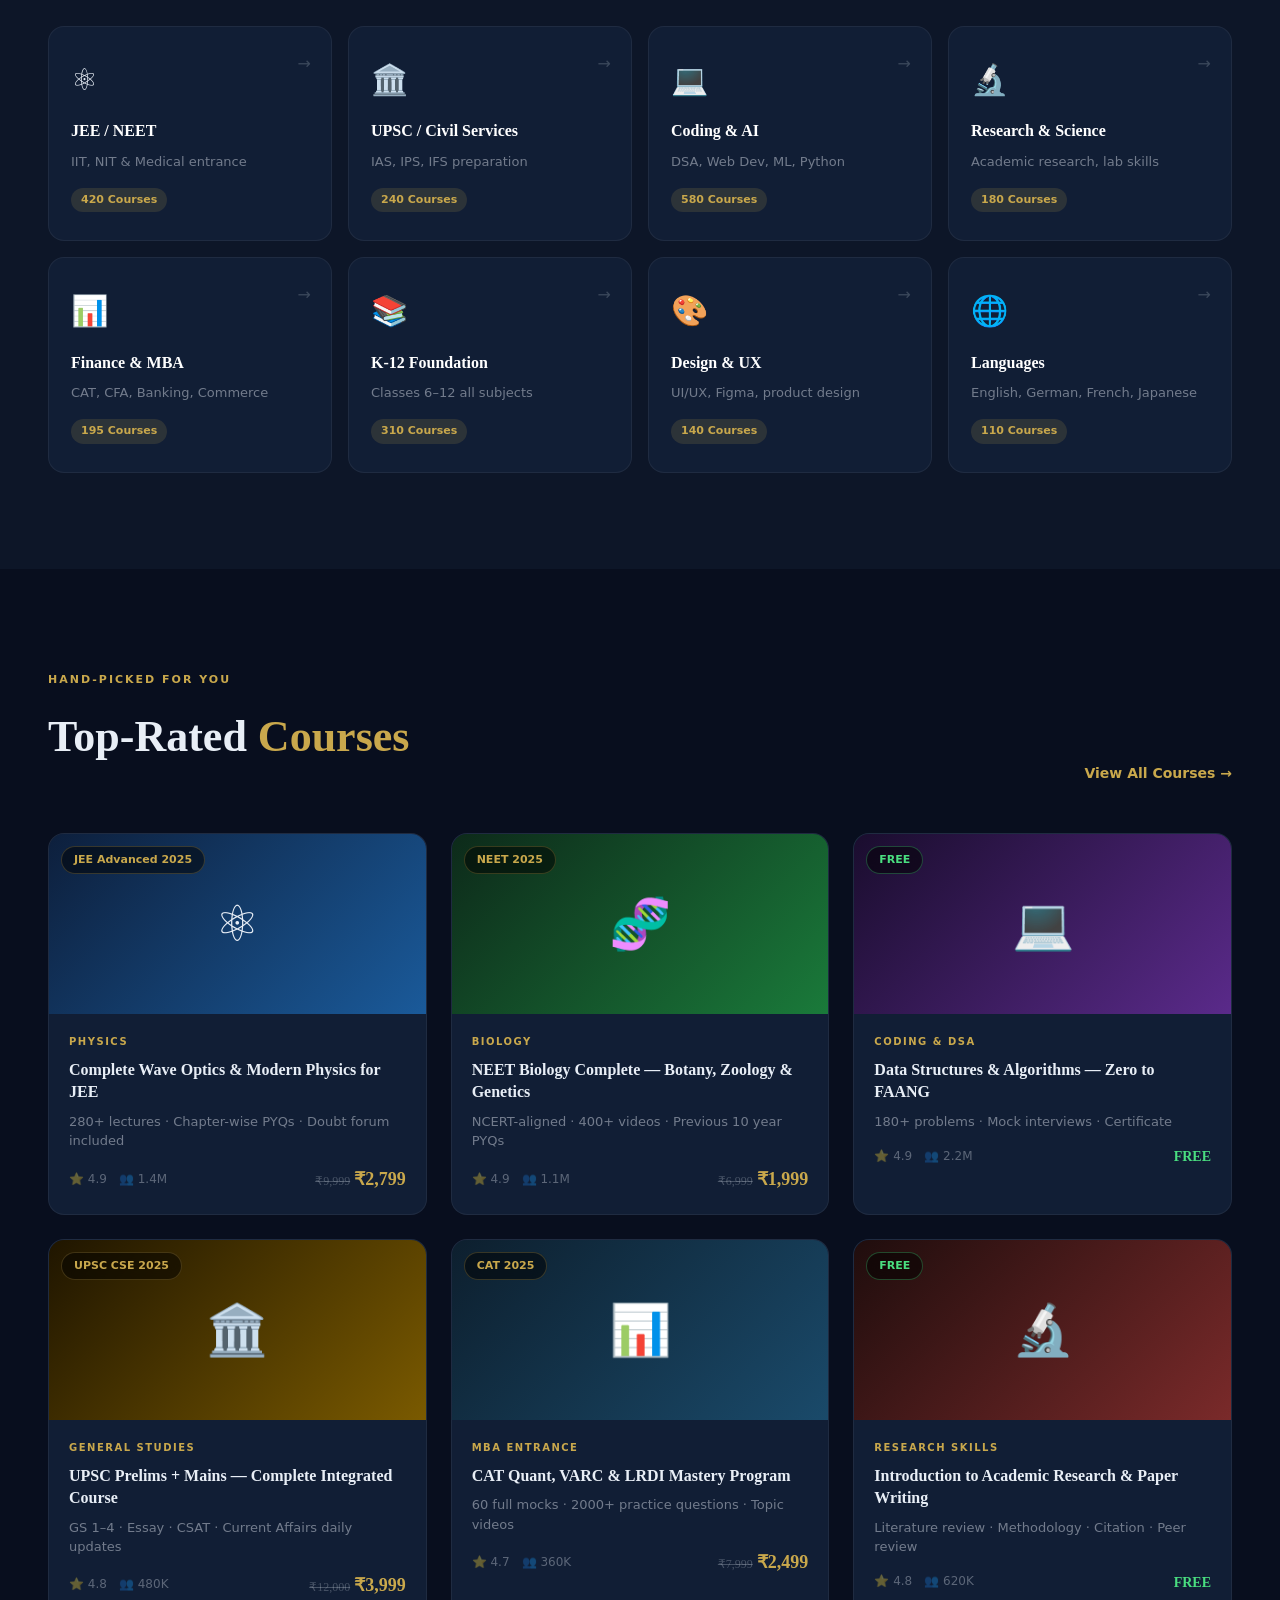
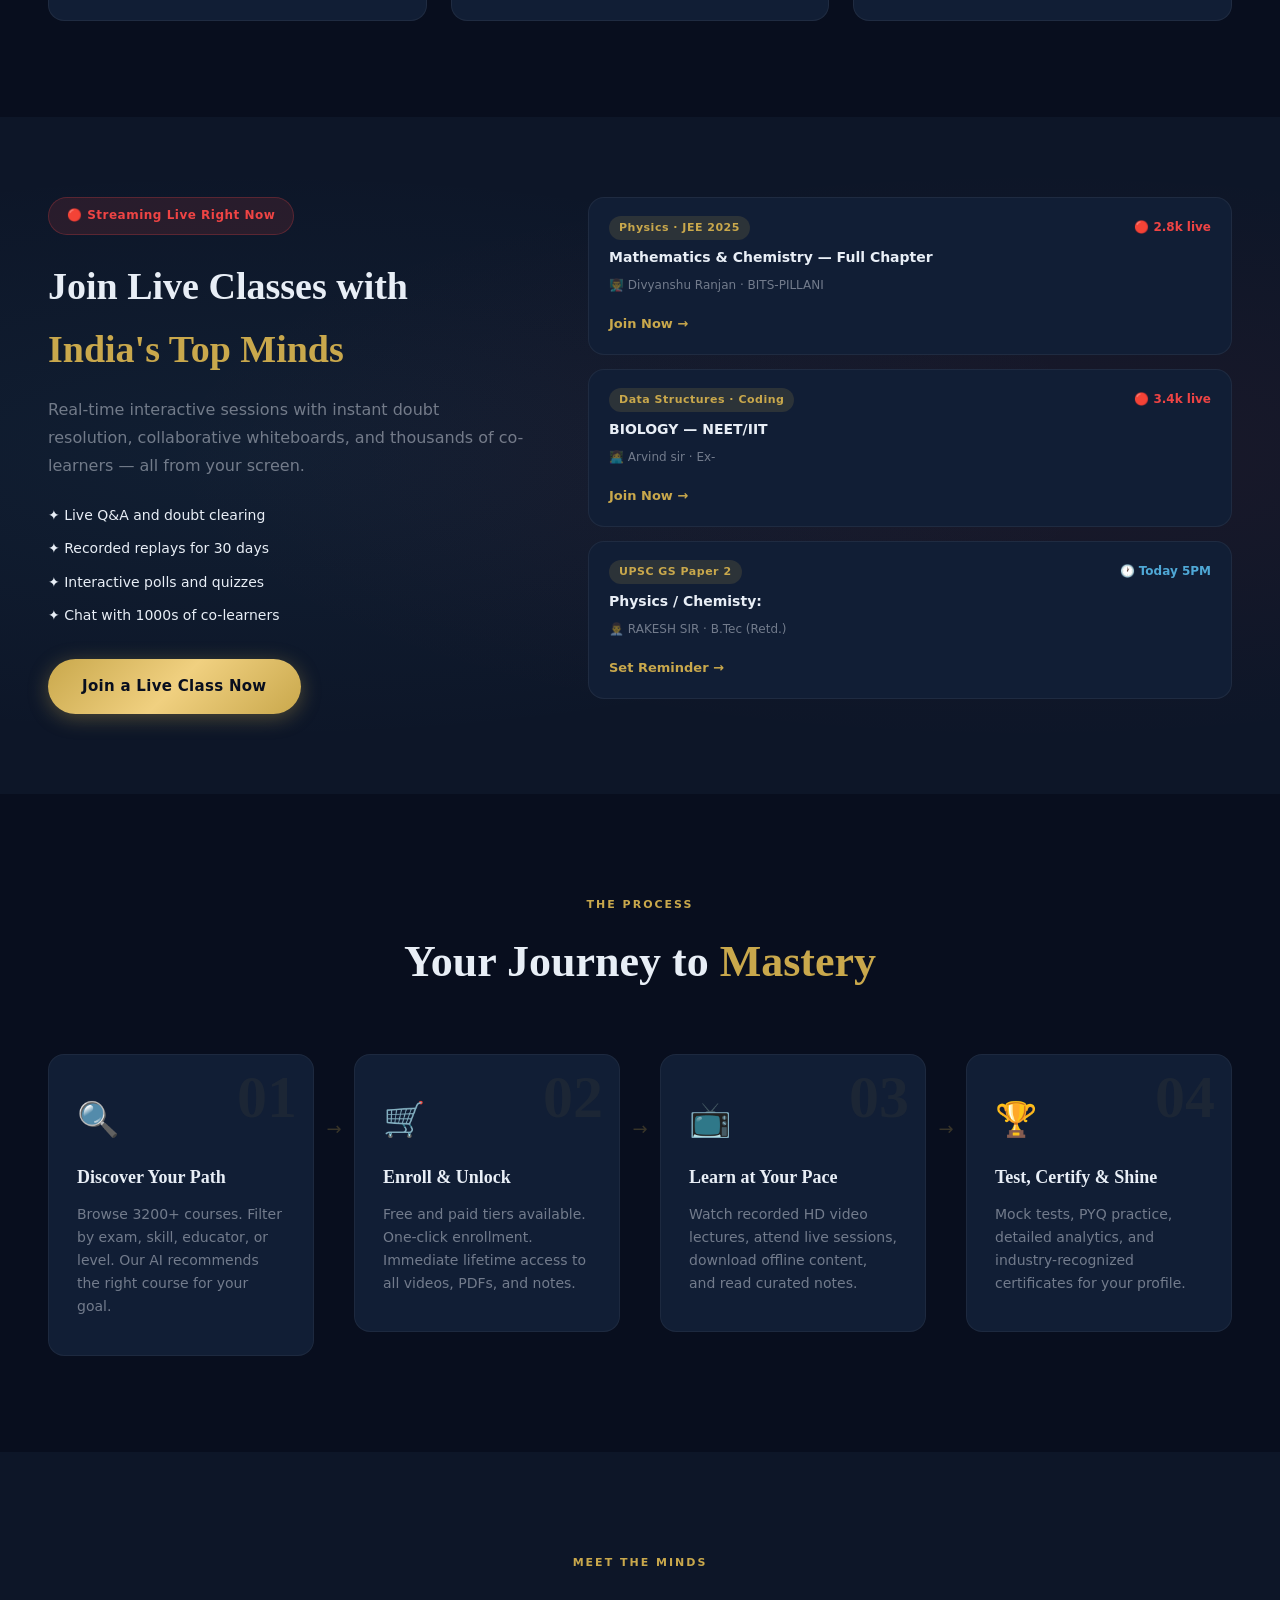
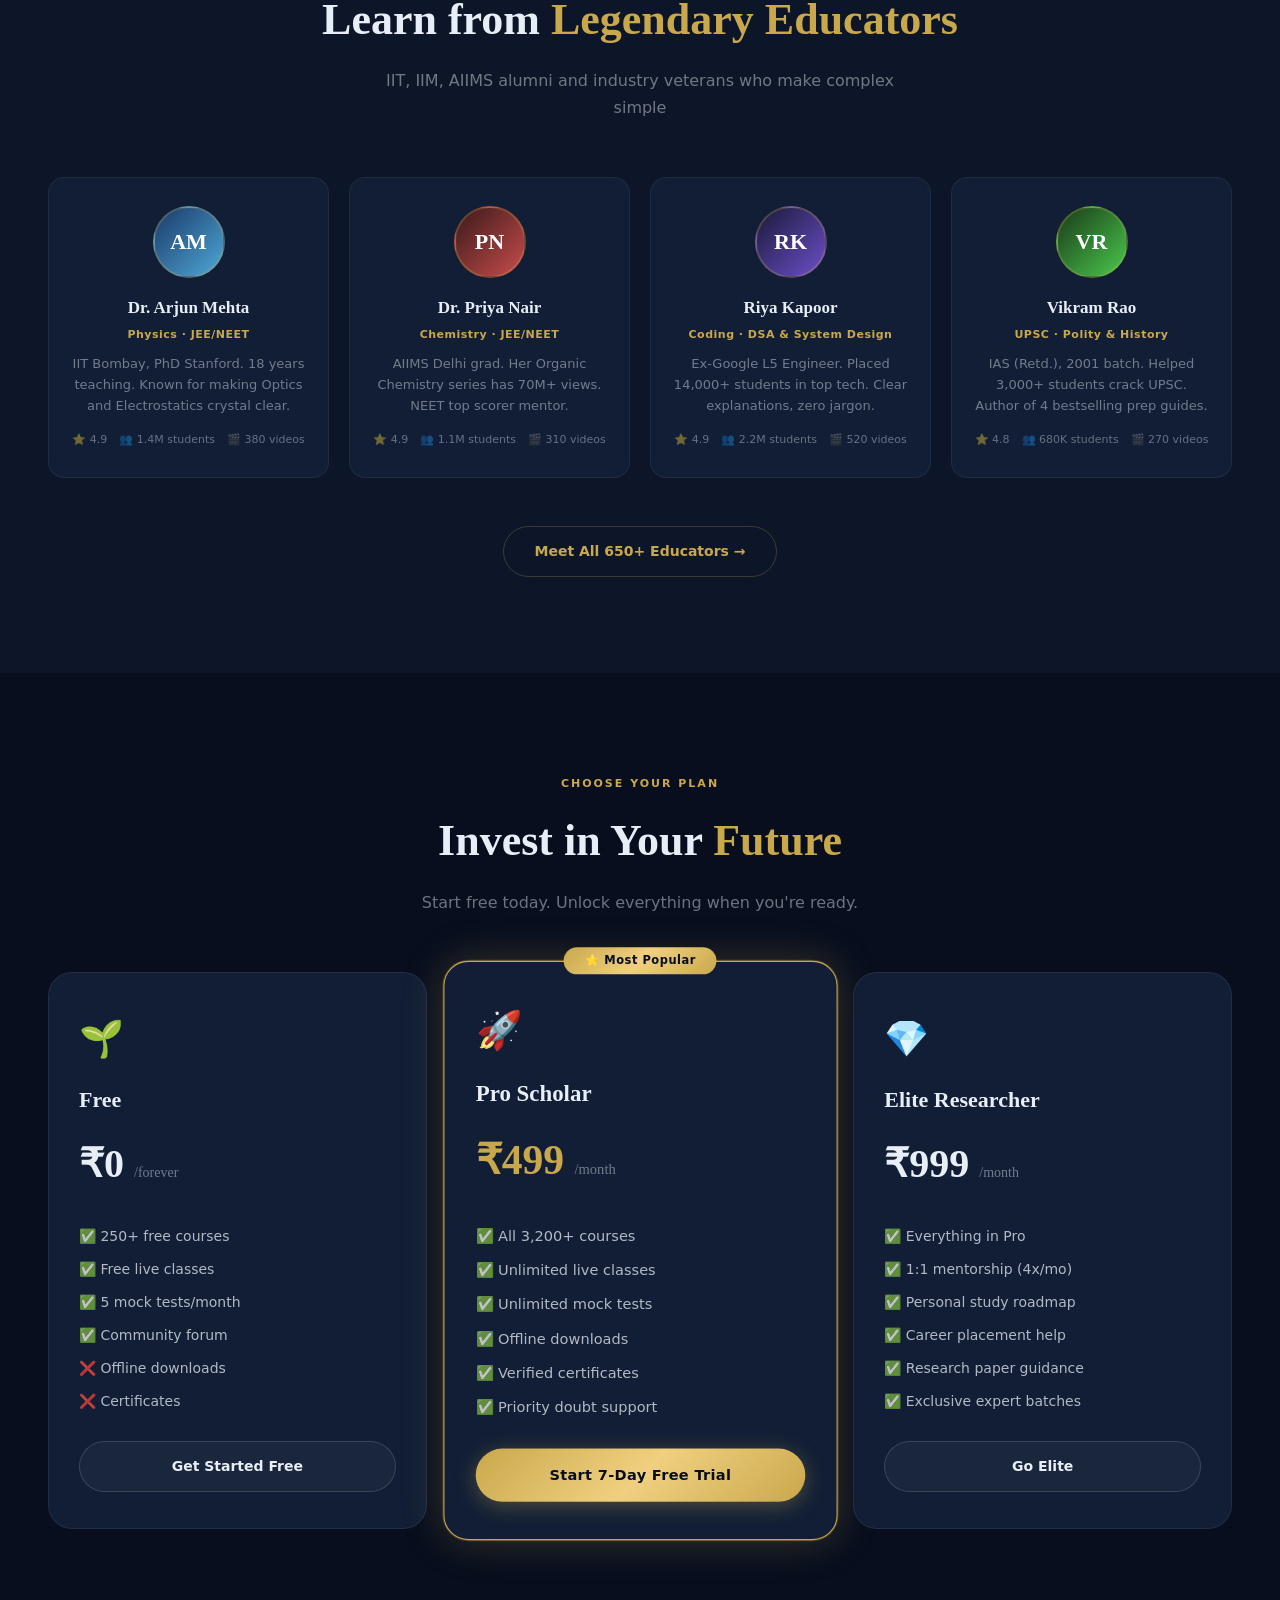
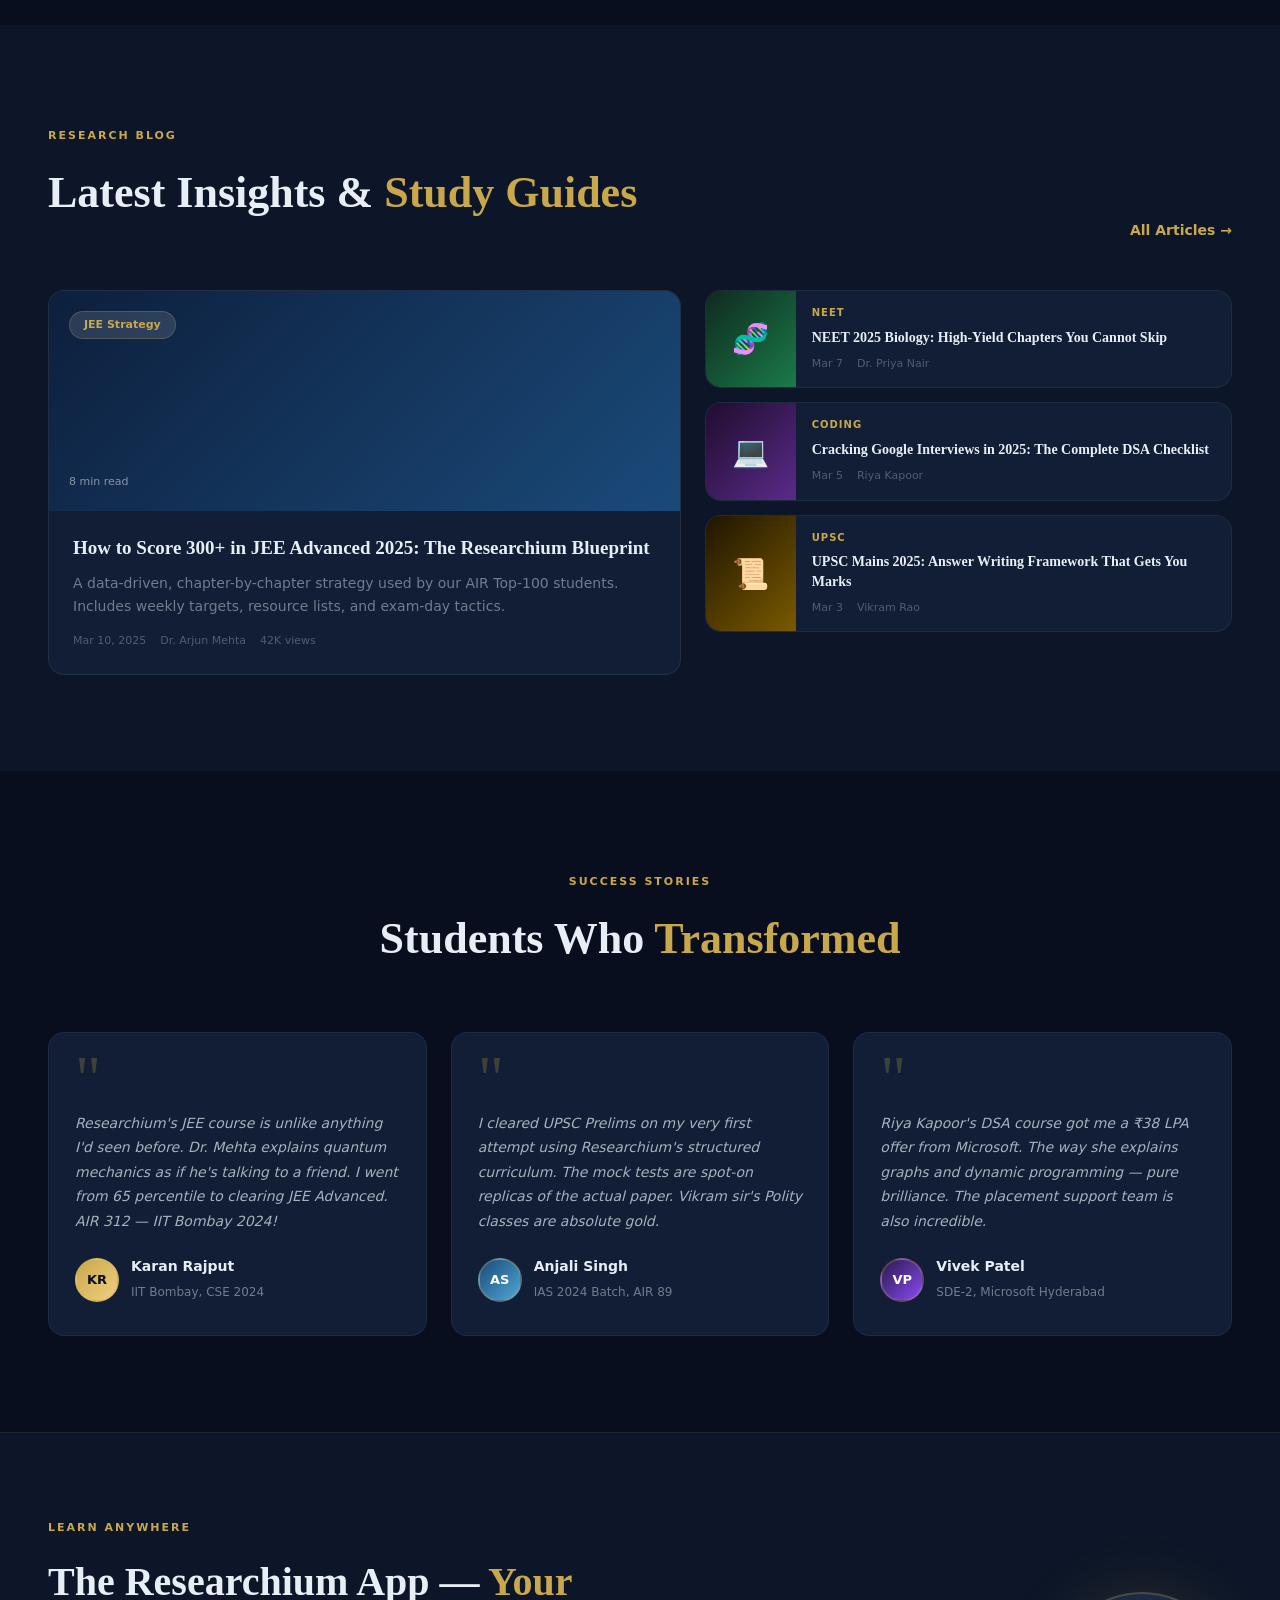
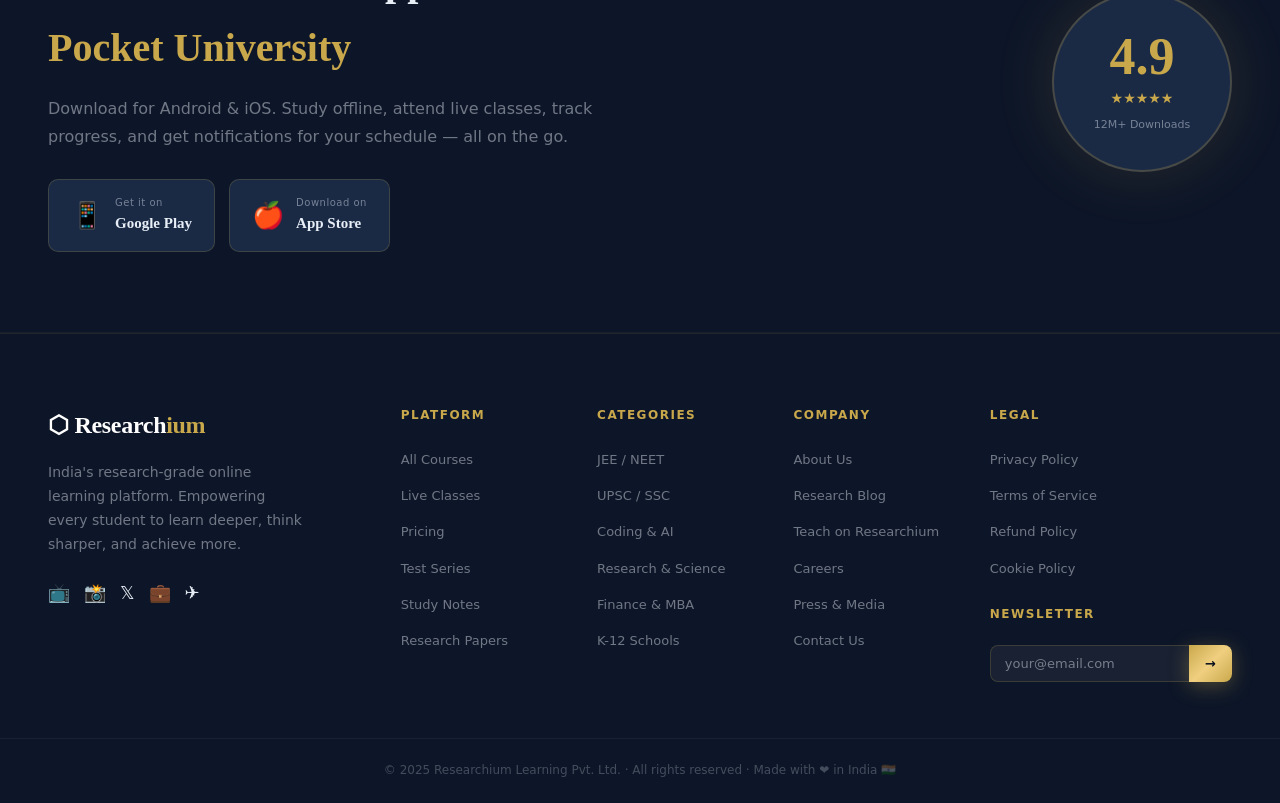
==== commit 34b14200: "Update index.html" ====
--- a/index.html
+++ b/index.html
@@ -243,8 +243,8 @@
             <div class="lcc-subj">Physics · JEE 2025</div>
             <div class="lcc-live-dot">🔴 2.8k live</div>
           </div>
-          <div class="lcc-title">Wave Optics & Interference — Full Chapter</div>
-          <div class="lcc-edu">👨‍🏫 Dr. Arjun Mehta · IIT Delhi</div>
+          <div class="lcc-title">Mathematics & Chemistry — Full Chapter</div>
+          <div class="lcc-edu">👨‍🏫 Divyanshu Ranjan · BITS-PILLANI </div>
           <a href="pages/live.html" class="lcc-btn">Join Now →</a>
         </div>
         <div class="live-cls-card lcc-2">
@@ -252,8 +252,8 @@
             <div class="lcc-subj">Data Structures · Coding</div>
             <div class="lcc-live-dot">🔴 3.4k live</div>
           </div>
-          <div class="lcc-title">Advanced Graph Algorithms — BFS/DFS/Dijkstra</div>
-          <div class="lcc-edu">👩‍💻 Riya Kapoor · Ex-Google</div>
+          <div class="lcc-title"> BIOLOGY — NEET/IIT</div>
+          <div class="lcc-edu">👩‍💻 Arvind sir  · Ex-</div>
           <a href="pages/live.html" class="lcc-btn">Join Now →</a>
         </div>
         <div class="live-cls-card lcc-3">
@@ -261,8 +261,8 @@
             <div class="lcc-subj">UPSC GS Paper 2</div>
             <div class="lcc-live-dot upcoming-dot">🕐 Today 5PM</div>
           </div>
-          <div class="lcc-title">Indian Polity: Constitutional Amendments</div>
-          <div class="lcc-edu">👨‍💼 Vikram Rao · IAS (Retd.)</div>
+          <div class="lcc-title">Physics / Chemisty: </div>
+          <div class="lcc-edu">👨‍💼 RAKESH SIR · B.Tec (Retd.)</div>
           <a href="pages/live.html" class="lcc-btn">Set Reminder →</a>
         </div>
       </div>
--- a/css/style.css
+++ b/css/style.css
@@ -0,0 +1,665 @@
+/* ════════════════════════════════════════
+   RESEARCHIUM — MASTER STYLESHEET
+   Theme: Deep Navy · Gold · Academic Premium
+   ════════════════════════════════════════ */
+
+:root {
+  --navy:        #080e1e;
+  --navy-2:      #0d1628;
+  --navy-3:      #111e35;
+  --navy-4:      #1a2a45;
+  --navy-5:      #243452;
+  --gold:        #c9a84c;
+  --gold-light:  #e4c06e;
+  --gold-dim:    rgba(201,168,76,0.15);
+  --gold-border: rgba(201,168,76,0.25);
+  --sky:         #4fa8d6;
+  --white:       #ffffff;
+  --off-white:   #e8eef6;
+  --muted:       rgba(232,238,246,0.45);
+  --muted-2:     rgba(232,238,246,0.2);
+
+  --grad-gold:   linear-gradient(135deg, #c9a84c, #f0d080, #c9a84c);
+  --grad-blue:   linear-gradient(135deg, #1a3a6a, #0d1628);
+  --glow-gold:   0 0 40px rgba(201,168,76,0.25);
+  --glow-blue:   0 0 60px rgba(79,168,214,0.15);
+
+  --r:    16px;
+  --r-sm: 10px;
+  --r-lg: 24px;
+  --sh:   0 4px 32px rgba(0,0,0,0.5);
+  --sh-lg:0 8px 60px rgba(0,0,0,0.6);
+  --tr:   all 0.3s cubic-bezier(0.4,0,0.2,1);
+
+  --fh: 'Playfair Display', Georgia, serif;
+  --fb: 'Plus Jakarta Sans', system-ui, sans-serif;
+}
+
+*, *::before, *::after { box-sizing: border-box; margin: 0; padding: 0; }
+html { scroll-behavior: smooth; }
+body {
+  font-family: var(--fb);
+  background: var(--navy);
+  color: var(--off-white);
+  line-height: 1.65;
+  overflow-x: hidden;
+}
+a { text-decoration: none; color: inherit; }
+ul { list-style: none; }
+img { max-width: 100%; display: block; }
+
+/* ── UTILS ── */
+.container { max-width: 1240px; margin: 0 auto; padding: 0 28px; }
+.section { padding: 96px 0; }
+.text-center { text-align: center; }
+.gold { color: var(--gold); }
+
+/* ── BUTTONS ── */
+.btn-gold {
+  display: inline-block;
+  background: var(--grad-gold);
+  color: var(--navy);
+  font-family: var(--fb);
+  font-weight: 700;
+  font-size: 14px;
+  padding: 12px 26px;
+  border-radius: 50px;
+  border: none;
+  cursor: pointer;
+  transition: var(--tr);
+  box-shadow: 0 4px 20px rgba(201,168,76,0.35);
+  letter-spacing: 0.3px;
+}
+.btn-gold:hover { transform: translateY(-2px); box-shadow: 0 8px 30px rgba(201,168,76,0.5); }
+.btn-gold.btn-lg { padding: 15px 34px; font-size: 15px; }
+.btn-gold.btn-full-w { width: 100%; text-align: center; padding: 14px; }
+
+.btn-ghost {
+  display: inline-block;
+  background: transparent;
+  color: var(--off-white);
+  font-weight: 600;
+  font-size: 14px;
+  padding: 12px 24px;
+  border-radius: 50px;
+  border: 1.5px solid rgba(232,238,246,0.25);
+  cursor: pointer;
+  transition: var(--tr);
+}
+.btn-ghost:hover { border-color: var(--gold); color: var(--gold); }
+
+.btn-outline-light {
+  display: inline-flex;
+  align-items: center;
+  gap: 10px;
+  background: rgba(255,255,255,0.06);
+  color: var(--off-white);
+  font-weight: 600;
+  font-size: 15px;
+  padding: 15px 28px;
+  border-radius: 50px;
+  border: 1.5px solid rgba(232,238,246,0.2);
+  cursor: pointer;
+  transition: var(--tr);
+  backdrop-filter: blur(8px);
+}
+.btn-outline-light:hover { background: rgba(255,255,255,0.1); border-color: rgba(232,238,246,0.4); }
+
+.btn-outline-gold {
+  display: inline-block;
+  background: transparent;
+  color: var(--gold);
+  font-weight: 700;
+  font-size: 14px;
+  padding: 13px 30px;
+  border-radius: 50px;
+  border: 1.5px solid var(--gold-border);
+  cursor: pointer;
+  transition: var(--tr);
+}
+.btn-outline-gold:hover { background: var(--gold-dim); border-color: var(--gold); }
+
+.btn-ghost-plan {
+  display: block;
+  width: 100%;
+  text-align: center;
+  padding: 13px;
+  background: rgba(255,255,255,0.04);
+  color: var(--off-white);
+  border: 1.5px solid rgba(232,238,246,0.15);
+  border-radius: 50px;
+  font-weight: 600;
+  font-size: 14px;
+  cursor: pointer;
+  transition: var(--tr);
+}
+.btn-ghost-plan:hover { border-color: var(--gold); color: var(--gold); }
+
+/* ── NAVBAR ── */
+.navbar {
+  position: fixed; top: 0; left: 0; right: 0;
+  z-index: 1000;
+  padding: 18px 0;
+  background: rgba(8,14,30,0.6);
+  backdrop-filter: blur(24px);
+  border-bottom: 1px solid rgba(201,168,76,0.08);
+  transition: var(--tr);
+}
+.navbar.scrolled {
+  background: rgba(8,14,30,0.95);
+  border-color: rgba(201,168,76,0.15);
+  padding: 12px 0;
+  box-shadow: 0 4px 40px rgba(0,0,0,0.4);
+}
+.nav-inner { max-width: 1240px; margin: 0 auto; padding: 0 28px; display: flex; align-items: center; gap: 8px; }
+
+.logo {
+  font-family: var(--fh);
+  font-size: 22px;
+  font-weight: 700;
+  color: var(--white);
+  display: flex;
+  align-items: center;
+  gap: 8px;
+  letter-spacing: -0.3px;
+}
+.logo-icon { color: var(--gold); font-size: 18px; }
+.logo-gold { color: var(--gold); }
+
+.nav-links { display: flex; align-items: center; gap: 2px; margin: 0 auto; }
+.nav-links a {
+  padding: 8px 14px;
+  font-size: 14px;
+  font-weight: 500;
+  color: var(--muted);
+  border-radius: 8px;
+  transition: var(--tr);
+}
+.nav-links a:hover, .nav-links a.nav-active { color: var(--white); background: rgba(255,255,255,0.06); }
+
+.nav-actions { display: flex; align-items: center; gap: 10px; }
+
+.hamburger { display: none; flex-direction: column; gap: 5px; background: none; border: none; cursor: pointer; padding: 6px; }
+.hamburger span { width: 22px; height: 2px; background: var(--off-white); border-radius: 2px; transition: var(--tr); display: block; }
+
+.play-dot { width: 10px; height: 10px; background: #ef4444; border-radius: 50%; animation: pulse-red 2s infinite; }
+@keyframes pulse-red { 0%,100%{opacity:1;transform:scale(1)} 50%{opacity:0.6;transform:scale(0.85)} }
+
+/* ── HERO ── */
+.hero {
+  min-height: 100vh;
+  display: flex;
+  flex-direction: column;
+  justify-content: center;
+  position: relative;
+  overflow: hidden;
+  padding: 0 0 0;
+}
+.hero-noise {
+  position: absolute; inset: 0; z-index: 0;
+  background: url("data:image/svg+xml,%3Csvg viewBox='0 0 256 256' xmlns='http://www.w3.org/2000/svg'%3E%3Cfilter id='n'%3E%3CfeTurbulence type='fractalNoise' baseFrequency='0.9' numOctaves='4' stitchTiles='stitch'/%3E%3C/filter%3E%3Crect width='100%25' height='100%25' filter='url(%23n)' opacity='0.04'/%3E%3C/svg%3E") repeat;
+  opacity: 0.4;
+}
+.hero-grid-lines {
+  position: absolute; inset: 0; z-index: 0;
+  background-image:
+    linear-gradient(rgba(201,168,76,0.04) 1px, transparent 1px),
+    linear-gradient(90deg, rgba(201,168,76,0.04) 1px, transparent 1px);
+  background-size: 80px 80px;
+}
+.hero-orb {
+  position: absolute; border-radius: 50%;
+  filter: blur(120px); z-index: 0;
+  animation: orbDrift 20s ease-in-out infinite alternate;
+}
+.orb-1 { width: 700px; height: 700px; background: radial-gradient(circle, rgba(26,74,122,0.6), transparent); top: -200px; right: -200px; }
+.orb-2 { width: 500px; height: 500px; background: radial-gradient(circle, rgba(201,168,76,0.12), transparent); bottom: -100px; left: -100px; animation-delay: -10s; }
+@keyframes orbDrift { from{transform:translate(0,0) scale(1)} to{transform:translate(30px,20px) scale(1.08)} }
+
+.hero-inner {
+  position: relative; z-index: 1;
+  max-width: 1240px; margin: 0 auto;
+  padding: 140px 28px 80px;
+  display: flex; gap: 60px; align-items: center;
+}
+
+.hero-left { flex: 1; max-width: 620px; }
+
+.hero-eyebrow {
+  display: inline-flex; align-items: center; gap: 10px;
+  background: var(--gold-dim); border: 1px solid var(--gold-border);
+  padding: 8px 18px; border-radius: 50px;
+  font-size: 12px; font-weight: 600; letter-spacing: 0.8px;
+  color: var(--gold-light); text-transform: uppercase;
+  margin-bottom: 28px;
+  animation: fadeUp 0.7s ease both;
+}
+.eyebrow-dot { width: 7px; height: 7px; background: var(--gold); border-radius: 50%; animation: pulse-red 2s infinite; }
+
+.hero-title {
+  font-family: var(--fh);
+  font-size: clamp(40px, 5.5vw, 70px);
+  font-weight: 900;
+  line-height: 1.08;
+  margin-bottom: 24px;
+  animation: fadeUp 0.7s 0.1s ease both;
+}
+.title-italic { font-style: italic; color: var(--off-white); opacity: 0.75; }
+.title-gold { background: var(--grad-gold); -webkit-background-clip: text; -webkit-text-fill-color: transparent; background-clip: text; }
+
+.hero-desc {
+  font-size: 17px; color: var(--muted); line-height: 1.75;
+  max-width: 520px; margin-bottom: 36px;
+  animation: fadeUp 0.7s 0.2s ease both;
+}
+
+.hero-cta-row { display: flex; gap: 14px; flex-wrap: wrap; margin-bottom: 40px; animation: fadeUp 0.7s 0.3s ease both; }
+
+.hero-trust {
+  display: flex; align-items: center; gap: 14px;
+  animation: fadeUp 0.7s 0.4s ease both;
+}
+.trust-avatars { display: flex; }
+.ta {
+  width: 36px; height: 36px; border-radius: 50%; margin-left: -10px;
+  background: var(--grad-gold); display: flex; align-items: center; justify-content: center;
+  font-family: var(--fb); font-size: 11px; font-weight: 700; color: var(--navy);
+  border: 2px solid var(--navy);
+}
+.ta:first-child { margin-left: 0; }
+.ta2 { background: linear-gradient(135deg,#1a4a7a,#4fa8d6); color: white; }
+.ta3 { background: linear-gradient(135deg,#2a1a4a,#8a4af6); color: white; }
+.ta4 { background: linear-gradient(135deg,#1a3a1a,#4a9a4a); color: white; }
+.hero-trust p { font-size: 13px; color: var(--muted); }
+.hero-trust p strong { color: var(--white); }
+
+/* Hero Right */
+.hero-right { flex: 0 0 460px; animation: fadeUp 0.9s 0.5s ease both; }
+.hero-card-stack { position: relative; }
+
+.dash-card {
+  background: var(--navy-3);
+  border: 1px solid rgba(201,168,76,0.12);
+  border-radius: var(--r-lg);
+  overflow: hidden;
+  box-shadow: var(--sh-lg), 0 0 0 1px rgba(201,168,76,0.06);
+}
+.dash-topbar {
+  background: rgba(255,255,255,0.03);
+  padding: 14px 20px;
+  display: flex; align-items: center; justify-content: space-between;
+  border-bottom: 1px solid rgba(255,255,255,0.05);
+}
+.dash-logo-sm { font-family: var(--fh); font-size: 14px; color: var(--gold); font-weight: 700; }
+.dash-live-pill { background: rgba(239,68,68,0.15); border: 1px solid rgba(239,68,68,0.3); color: #ef4444; padding: 3px 12px; border-radius: 20px; font-size: 10px; font-weight: 700; letter-spacing: 1px; animation: pulse-red 2s infinite; }
+
+.dash-course-active {
+  display: flex; align-items: flex-start; gap: 14px;
+  padding: 18px 20px;
+  background: rgba(201,168,76,0.04); border-bottom: 1px solid rgba(255,255,255,0.04);
+}
+.dca-thumb { width: 50px; height: 50px; border-radius: 12px; background: var(--grad-gold); display: flex; align-items: center; justify-content: center; font-size: 22px; flex-shrink: 0; }
+.dca-info { flex: 1; }
+.dca-info strong { display: block; font-size: 14px; font-weight: 700; margin-bottom: 3px; }
+.dca-info span { display: block; font-size: 12px; color: var(--muted); margin-bottom: 10px; }
+.dca-progress { display: flex; align-items: center; gap: 10px; }
+.dca-bar { flex: 1; height: 5px; background: rgba(255,255,255,0.1); border-radius: 10px; overflow: hidden; }
+.dca-fill { height: 100%; width: 0; background: var(--grad-gold); border-radius: 10px; transition: width 1.8s ease; }
+.dca-progress span { font-size: 11px; color: var(--gold); font-weight: 600; }
+
+.dash-stats-row { display: flex; padding: 14px 20px; gap: 8px; }
+.dsr-item { flex: 1; background: rgba(255,255,255,0.03); border-radius: 8px; padding: 10px 8px; text-align: center; }
+.dsr-num { font-size: 11px; font-weight: 600; color: var(--off-white); }
+
+.float-card {
+  position: absolute;
+  background: var(--navy-4);
+  border: 1px solid rgba(201,168,76,0.18);
+  border-radius: var(--r);
+  padding: 12px 16px;
+  display: flex; align-items: center; gap: 12px;
+  box-shadow: 0 8px 30px rgba(0,0,0,0.4);
+  font-size: 13px;
+}
+.fc-icon { font-size: 22px; }
+.float-card strong { display: block; font-size: 13px; font-weight: 700; }
+.float-card span { font-size: 11px; color: var(--muted); }
+.fc-top { top: -18px; right: -20px; animation: floatBob 4s ease-in-out infinite alternate; }
+.fc-bot { bottom: -18px; left: -20px; animation: floatBob 4s 2s ease-in-out infinite alternate; }
+@keyframes floatBob { from{transform:translateY(0)} to{transform:translateY(-8px)} }
+
+/* Hero Stats Bar */
+.hero-stats-bar {
+  position: relative; z-index: 1;
+  background: rgba(255,255,255,0.03);
+  border-top: 1px solid rgba(201,168,76,0.1);
+  border-bottom: 1px solid rgba(201,168,76,0.06);
+  padding: 24px 0;
+}
+.hsb-inner { max-width: 1240px; margin: 0 auto; padding: 0 28px; display: flex; align-items: center; justify-content: center; gap: 0; flex-wrap: wrap; }
+.hsb-stat { text-align: center; padding: 8px 32px; }
+.hsb-num { display: block; font-family: var(--fh); font-size: 26px; font-weight: 700; color: var(--gold); }
+.hsb-lbl { display: block; font-size: 12px; color: var(--muted); margin-top: 2px; letter-spacing: 0.3px; }
+.hsb-div { width: 1px; height: 36px; background: rgba(201,168,76,0.15); }
+
+/* ── SECTION HEADERS ── */
+.sec-header { text-align: center; margin-bottom: 56px; }
+.sec-header-row { display: flex; justify-content: space-between; align-items: flex-end; text-align: left; margin-bottom: 48px; }
+.sec-tag { display: inline-block; font-size: 11px; font-weight: 700; letter-spacing: 2px; color: var(--gold); text-transform: uppercase; margin-bottom: 12px; }
+.sec-header h2 { font-family: var(--fh); font-size: clamp(28px, 4vw, 44px); font-weight: 800; margin-bottom: 12px; }
+.sec-header p { font-size: 16px; color: var(--muted); max-width: 520px; margin: 0 auto; }
+.see-all-link { font-size: 14px; font-weight: 700; color: var(--gold); white-space: nowrap; transition: var(--tr); }
+.see-all-link:hover { color: var(--gold-light); }
+
+/* ── CATEGORIES ── */
+.categories-sec { background: var(--navy-2); }
+.cat-grid { display: grid; grid-template-columns: repeat(4, 1fr); gap: 16px; }
+.cat-card {
+  background: var(--navy-3);
+  border: 1px solid rgba(255,255,255,0.06);
+  border-radius: var(--r);
+  padding: 28px 22px;
+  transition: var(--tr);
+  cursor: pointer;
+  position: relative;
+  overflow: hidden;
+  display: flex; flex-direction: column; gap: 4px;
+}
+.cc-glow { position: absolute; inset: 0; opacity: 0; transition: var(--tr); }
+.cat-card:hover { border-color: var(--gold-border); transform: translateY(-4px); box-shadow: var(--glow-gold); }
+.cat-card:hover .cc-glow { opacity: 1; }
+.cc-glow { background: radial-gradient(circle at top left, rgba(201,168,76,0.08), transparent 70%); }
+.cc-icon { font-size: 30px; margin-bottom: 10px; }
+.cat-card h3 { font-family: var(--fh); font-size: 16px; font-weight: 700; color: var(--white); }
+.cat-card p { font-size: 13px; color: var(--muted); margin-top: 2px; flex: 1; }
+.cc-count { font-size: 11px; font-weight: 700; color: var(--gold); background: var(--gold-dim); padding: 3px 10px; border-radius: 20px; width: fit-content; margin-top: 12px; }
+.cc-arrow { position: absolute; top: 24px; right: 20px; color: var(--muted-2); font-size: 16px; transition: var(--tr); }
+.cat-card:hover .cc-arrow { color: var(--gold); transform: translateX(3px); }
+
+/* ── COURSES GRID ── */
+.courses-grid { display: grid; grid-template-columns: repeat(3, 1fr); gap: 24px; }
+.course-card {
+  background: var(--navy-3);
+  border: 1px solid rgba(255,255,255,0.06);
+  border-radius: var(--r);
+  overflow: hidden;
+  transition: var(--tr);
+  cursor: pointer;
+}
+.course-card:hover { border-color: var(--gold-border); transform: translateY(-4px); box-shadow: var(--sh-lg); }
+.cc-thumb { height: 180px; display: flex; align-items: center; justify-content: center; font-size: 50px; position: relative; }
+.cc-tag { position: absolute; top: 12px; left: 12px; padding: 4px 12px; border-radius: 20px; font-size: 11px; font-weight: 700; background: rgba(0,0,0,0.5); backdrop-filter: blur(8px); color: var(--gold); border: 1px solid var(--gold-border); }
+.cc-tag.free-tag { color: #4ade80; border-color: rgba(74,222,128,0.3); }
+.cc-body { padding: 20px; }
+.cc-subject { font-size: 10px; font-weight: 700; letter-spacing: 1.5px; color: var(--gold); text-transform: uppercase; margin-bottom: 8px; }
+.cc-body h3 { font-family: var(--fh); font-size: 16px; font-weight: 700; line-height: 1.4; margin-bottom: 8px; }
+.cc-body p { font-size: 13px; color: var(--muted); margin-bottom: 14px; line-height: 1.5; }
+.cc-footer { display: flex; align-items: center; justify-content: space-between; }
+.cc-meta { display: flex; gap: 12px; }
+.cc-meta span { font-size: 12px; color: rgba(232,238,246,0.35); }
+.cc-price { font-family: var(--fh); font-weight: 700; color: var(--gold); font-size: 18px; }
+.cc-price.free-price { color: #4ade80; font-size: 14px; }
+.cc-price small { font-size: 12px; text-decoration: line-through; color: rgba(232,238,246,0.25); font-weight: 400; margin-right: 4px; }
+
+/* ── LIVE SECTION ── */
+.live-section {
+  position: relative;
+  background: var(--navy-2);
+  padding: 80px 0;
+  overflow: hidden;
+}
+.live-bg-texture {
+  position: absolute; inset: 0;
+  background: radial-gradient(ellipse at 80% 50%, rgba(239,68,68,0.06) 0%, transparent 60%),
+              radial-gradient(ellipse at 20% 50%, rgba(79,168,214,0.06) 0%, transparent 60%);
+}
+.live-inner { position: relative; display: flex; gap: 60px; align-items: flex-start; }
+.live-left { flex: 1; max-width: 480px; }
+.live-badge-pill {
+  display: inline-flex; align-items: center; gap: 8px;
+  background: rgba(239,68,68,0.12); border: 1px solid rgba(239,68,68,0.25);
+  padding: 8px 18px; border-radius: 50px;
+  font-size: 12px; font-weight: 700; color: #ef4444;
+  letter-spacing: 0.5px; margin-bottom: 20px;
+  animation: pulse-red 2s infinite;
+}
+.live-left h2 { font-family: var(--fh); font-size: clamp(24px,3.5vw,38px); font-weight: 800; margin-bottom: 16px; }
+.live-left p { color: var(--muted); margin-bottom: 24px; line-height: 1.75; }
+.live-features { margin-bottom: 32px; display: flex; flex-direction: column; gap: 10px; }
+.live-features li { font-size: 14px; color: var(--off-white); display: flex; align-items: center; gap: 10px; }
+
+.live-cards-col { flex: 1; display: flex; flex-direction: column; gap: 14px; }
+.live-cls-card {
+  background: var(--navy-3);
+  border: 1px solid rgba(255,255,255,0.06);
+  border-radius: var(--r);
+  padding: 18px 20px;
+  transition: var(--tr);
+}
+.live-cls-card:hover { border-color: var(--gold-border); transform: translateX(-4px); }
+.lcc-head { display: flex; justify-content: space-between; align-items: center; margin-bottom: 8px; }
+.lcc-subj { font-size: 11px; font-weight: 700; color: var(--gold); background: var(--gold-dim); padding: 3px 10px; border-radius: 20px; letter-spacing: 0.5px; }
+.lcc-live-dot { font-size: 12px; color: #ef4444; font-weight: 700; }
+.upcoming-dot { color: var(--sky) !important; }
+.lcc-title { font-size: 14px; font-weight: 600; margin-bottom: 8px; line-height: 1.4; }
+.lcc-edu { font-size: 12px; color: var(--muted); margin-bottom: 14px; }
+.lcc-btn { font-size: 13px; font-weight: 700; color: var(--gold); transition: var(--tr); display: inline-block; }
+.lcc-btn:hover { color: var(--white); }
+
+/* ── HOW IT WORKS ── */
+.how-sec { }
+.steps-row { display: flex; align-items: flex-start; gap: 0; }
+.step-card { flex: 1; padding: 36px 28px; background: var(--navy-3); border: 1px solid rgba(255,255,255,0.05); border-radius: var(--r); position: relative; transition: var(--tr); }
+.step-card:hover { border-color: var(--gold-border); transform: translateY(-4px); }
+.step-num-bg { font-family: var(--fh); font-size: 60px; font-weight: 900; color: rgba(201,168,76,0.06); position: absolute; top: 12px; right: 16px; line-height: 1; }
+.step-icon-wrap { font-size: 34px; margin-bottom: 16px; }
+.step-card h3 { font-family: var(--fh); font-size: 18px; font-weight: 700; margin-bottom: 10px; }
+.step-card p { font-size: 14px; color: var(--muted); line-height: 1.65; }
+.step-connector { flex: 0 0 40px; display: flex; align-items: center; justify-content: center; font-size: 18px; color: var(--gold-border); padding-top: 60px; }
+
+/* ── EDUCATORS ── */
+.educators-sec { background: var(--navy-2); }
+.educators-grid { display: grid; grid-template-columns: repeat(4, 1fr); gap: 20px; }
+.edu-card {
+  background: var(--navy-3); border: 1px solid rgba(255,255,255,0.06);
+  border-radius: var(--r); padding: 28px 22px; text-align: center;
+  transition: var(--tr);
+}
+.edu-card:hover { border-color: var(--gold-border); transform: translateY(-4px); box-shadow: var(--glow-gold); }
+.edu-avatar {
+  width: 72px; height: 72px; border-radius: 50%;
+  display: flex; align-items: center; justify-content: center;
+  font-family: var(--fh); font-size: 22px; font-weight: 700;
+  margin: 0 auto 16px;
+  border: 2px solid var(--gold-border);
+}
+.ea-1 { background: linear-gradient(135deg,#1a3a6a,#4fa8d6); color: white; }
+.ea-2 { background: linear-gradient(135deg,#3a1a1a,#c94c4c); color: white; }
+.ea-3 { background: linear-gradient(135deg,#1a1a3a,#6c4fc9); color: white; }
+.ea-4 { background: linear-gradient(135deg,#1a3a1a,#4ac94c); color: white; }
+.edu-card h3 { font-family: var(--fh); font-size: 17px; font-weight: 700; margin-bottom: 4px; }
+.edu-tag { font-size: 11px; color: var(--gold); font-weight: 700; letter-spacing: 0.5px; display: block; margin-bottom: 10px; }
+.edu-card p { font-size: 13px; color: var(--muted); line-height: 1.6; margin-bottom: 14px; }
+.edu-nums { display: flex; justify-content: center; gap: 12px; flex-wrap: wrap; }
+.edu-nums span { font-size: 11px; color: rgba(232,238,246,0.4); }
+
+/* ── PRICING ── */
+.pricing-teaser-sec { }
+.plans-grid { display: grid; grid-template-columns: repeat(3, 1fr); gap: 24px; align-items: start; }
+.plan-card {
+  background: var(--navy-3); border: 1px solid rgba(255,255,255,0.07);
+  border-radius: var(--r-lg); padding: 36px 30px; transition: var(--tr); position: relative;
+}
+.plan-card:hover { border-color: var(--gold-border); }
+.plan-featured {
+  border-color: var(--gold) !important;
+  box-shadow: 0 0 0 1px var(--gold-border), var(--glow-gold);
+  transform: scale(1.04);
+}
+.plan-feat-badge {
+  position: absolute; top: -14px; left: 50%; transform: translateX(-50%);
+  background: var(--grad-gold); color: var(--navy); padding: 4px 20px; border-radius: 20px;
+  font-size: 11px; font-weight: 800; letter-spacing: 0.5px; white-space: nowrap;
+}
+.plan-icon { font-size: 36px; margin-bottom: 14px; }
+.plan-name { font-family: var(--fh); font-size: 22px; font-weight: 700; margin-bottom: 12px; }
+.plan-price-big { font-family: var(--fh); font-size: 40px; font-weight: 800; margin-bottom: 28px; color: var(--off-white); }
+.plan-price-big span { font-size: 14px; color: var(--muted); font-weight: 400; }
+.plan-price-big.gold { color: var(--gold); }
+.plan-list { display: flex; flex-direction: column; gap: 10px; margin-bottom: 28px; }
+.plan-list li { font-size: 14px; color: rgba(232,238,246,0.75); }
+
+/* ── BLOG PREVIEW ── */
+.blog-preview-sec { background: var(--navy-2); }
+.blog-preview-grid { display: grid; grid-template-columns: 1.2fr 1fr; gap: 24px; }
+.bp-featured {
+  background: var(--navy-3); border: 1px solid rgba(255,255,255,0.07);
+  border-radius: var(--r); overflow: hidden; transition: var(--tr); display: flex; flex-direction: column;
+}
+.bp-featured:hover { border-color: var(--gold-border); transform: translateY(-4px); }
+.bp-img { height: 220px; padding: 20px; display: flex; flex-direction: column; justify-content: space-between; border-radius: 0; }
+.bp-cat-tag { background: rgba(255,255,255,0.12); backdrop-filter: blur(8px); padding: 4px 14px; border-radius: 20px; font-size: 11px; font-weight: 700; color: var(--gold); width: fit-content; border: 1px solid var(--gold-border); }
+.bp-read { font-size: 11px; color: rgba(255,255,255,0.5); }
+.bp-body { padding: 24px; flex: 1; }
+.bp-body h3 { font-family: var(--fh); font-size: 19px; font-weight: 700; margin-bottom: 10px; line-height: 1.4; }
+.bp-body p { font-size: 14px; color: var(--muted); line-height: 1.65; margin-bottom: 14px; }
+.bp-meta { display: flex; gap: 14px; font-size: 11px; color: rgba(232,238,246,0.3); flex-wrap: wrap; }
+
+.bp-col { display: flex; flex-direction: column; gap: 14px; }
+.bp-card {
+  background: var(--navy-3); border: 1px solid rgba(255,255,255,0.06);
+  border-radius: var(--r); overflow: hidden; display: flex; transition: var(--tr);
+}
+.bp-card:hover { border-color: var(--gold-border); }
+.bp-sm-img { width: 90px; min-height: 90px; flex-shrink: 0; display: flex; align-items: center; justify-content: center; font-size: 30px; }
+.bp-card-body { padding: 14px 16px; flex: 1; }
+.bp-card-tag { font-size: 10px; font-weight: 700; color: var(--gold); letter-spacing: 1px; text-transform: uppercase; margin-bottom: 6px; }
+.bp-card-body h4 { font-size: 14px; font-weight: 700; line-height: 1.4; margin-bottom: 8px; font-family: var(--fh); }
+
+/* ── TESTIMONIALS ── */
+.testimonials-sec { }
+.testi-grid { display: grid; grid-template-columns: repeat(3, 1fr); gap: 24px; }
+.testi-card {
+  background: var(--navy-3); border: 1px solid rgba(255,255,255,0.06);
+  border-radius: var(--r); padding: 30px 26px; transition: var(--tr); position: relative;
+}
+.testi-card:hover { border-color: var(--gold-border); }
+.testi-quote { font-family: var(--fh); font-size: 64px; color: var(--gold-border); line-height: 0.5; margin-bottom: 16px; display: block; }
+.testi-card p { font-size: 14px; color: rgba(232,238,246,0.7); line-height: 1.75; font-style: italic; margin-bottom: 22px; }
+.testi-author { display: flex; align-items: center; gap: 12px; }
+.testi-av { width: 44px; height: 44px; border-radius: 50%; display: flex; align-items: center; justify-content: center; font-family: var(--fb); font-size: 13px; font-weight: 700; flex-shrink: 0; border: 2px solid var(--gold-border); }
+.av1 { background: linear-gradient(135deg,#c9a84c,#f0d080); color: var(--navy); }
+.av2 { background: linear-gradient(135deg,#1a4a7a,#4fa8d6); color: white; }
+.av3 { background: linear-gradient(135deg,#2a1a4a,#8a4af6); color: white; }
+.testi-author strong { display: block; font-size: 14px; font-weight: 700; }
+.testi-author span { font-size: 12px; color: var(--muted); }
+
+/* ── APP SECTION ── */
+.app-sec {
+  background: var(--navy-2);
+  border-top: 1px solid rgba(201,168,76,0.1);
+  border-bottom: 1px solid rgba(201,168,76,0.06);
+  padding: 80px 0;
+}
+.app-inner { display: flex; align-items: center; gap: 60px; justify-content: space-between; }
+.app-text { max-width: 580px; }
+.app-text h2 { font-family: var(--fh); font-size: clamp(24px,3.5vw,40px); font-weight: 800; margin-bottom: 14px; }
+.app-text p { color: var(--muted); line-height: 1.75; margin-bottom: 28px; }
+.app-btns { display: flex; gap: 14px; flex-wrap: wrap; }
+.app-store-btn {
+  display: flex; align-items: center; gap: 12px;
+  background: var(--navy-4); border: 1px solid rgba(201,168,76,0.2);
+  border-radius: var(--r-sm); padding: 14px 22px;
+  transition: var(--tr);
+}
+.app-store-btn:hover { border-color: var(--gold); box-shadow: var(--glow-gold); }
+.asb-icon { font-size: 26px; }
+.app-store-btn small { display: block; font-size: 10px; color: var(--muted); letter-spacing: 0.5px; }
+.app-store-btn strong { display: block; font-family: var(--fh); font-size: 15px; font-weight: 700; }
+.app-rating-badge {
+  width: 180px; height: 180px; border-radius: 50%;
+  background: var(--navy-4); border: 2px solid var(--gold-border);
+  display: flex; flex-direction: column; align-items: center; justify-content: center;
+  gap: 4px; text-align: center; box-shadow: 0 0 60px rgba(201,168,76,0.15);
+}
+.arb-score { font-family: var(--fh); font-size: 52px; font-weight: 900; color: var(--gold); line-height: 1; }
+.arb-stars { color: var(--gold); font-size: 14px; }
+.arb-count { font-size: 11px; color: var(--muted); margin-top: 2px; }
+
+/* ── FOOTER ── */
+.site-footer { background: var(--navy-2); border-top: 1px solid rgba(201,168,76,0.1); }
+.footer-top { max-width: 1240px; margin: 0 auto; padding: 72px 28px 56px; display: grid; grid-template-columns: 2fr 1fr 1fr 1fr 1.5fr; gap: 40px; }
+.footer-logo { font-family: var(--fh); font-size: 24px; margin-bottom: 16px; display: inline-block; }
+.ft-brand p { font-size: 14px; color: var(--muted); line-height: 1.7; max-width: 260px; margin-bottom: 22px; }
+.ft-social { display: flex; gap: 14px; }
+.ft-social a { font-size: 18px; transition: var(--tr); }
+.ft-social a:hover { transform: scale(1.2); }
+.ft-col h4 { font-family: var(--fb); font-size: 12px; font-weight: 700; letter-spacing: 1.5px; text-transform: uppercase; color: var(--gold); margin-bottom: 20px; }
+.ft-col ul { display: flex; flex-direction: column; gap: 10px; }
+.ft-col a { font-size: 13px; color: var(--muted); transition: var(--tr); }
+.ft-col a:hover { color: var(--gold-light); }
+.newsletter-form { display: flex; gap: 0; margin-top: 10px; }
+.newsletter-form input {
+  flex: 1; padding: 10px 14px; background: rgba(255,255,255,0.05);
+  border: 1px solid rgba(201,168,76,0.2); border-right: none;
+  border-radius: 8px 0 0 8px; color: var(--white); font-family: var(--fb);
+  font-size: 13px; outline: none;
+}
+.newsletter-form input:focus { border-color: var(--gold); }
+.newsletter-form input::placeholder { color: var(--muted); }
+.newsletter-form .btn-gold { border-radius: 0 8px 8px 0 !important; }
+.footer-bottom { border-top: 1px solid rgba(255,255,255,0.05); padding: 22px 28px; text-align: center; }
+.footer-bottom p { font-size: 12px; color: rgba(232,238,246,0.25); }
+
+/* ── ANIMATIONS ── */
+@keyframes fadeUp {
+  from { opacity: 0; transform: translateY(28px); }
+  to   { opacity: 1; transform: translateY(0); }
+}
+.reveal { opacity: 0; transform: translateY(24px); transition: opacity 0.65s ease, transform 0.65s ease; }
+.reveal.visible { opacity: 1; transform: translateY(0); }
+
+/* ── RESPONSIVE ── */
+@media (max-width: 1024px) {
+  .cat-grid { grid-template-columns: repeat(4, 1fr); }
+  .courses-grid { grid-template-columns: repeat(2, 1fr); }
+  .steps-row { flex-wrap: wrap; gap: 16px; }
+  .step-connector { display: none; }
+  .step-card { flex: calc(50% - 8px); }
+  .educators-grid { grid-template-columns: repeat(2, 1fr); }
+  .plans-grid { grid-template-columns: 1fr 1fr; }
+  .plan-featured { transform: none; }
+  .footer-top { grid-template-columns: 1fr 1fr 1fr; }
+  .ft-brand { grid-column: span 3; }
+  .hero-inner { flex-direction: column; padding-top: 120px; }
+  .hero-right { width: 100%; max-width: 480px; }
+}
+@media (max-width: 768px) {
+  .nav-links { display: none; position: absolute; top: 100%; left: 0; right: 0; background: var(--navy-2); padding: 16px 20px; flex-direction: column; border-bottom: 1px solid rgba(201,168,76,0.1); }
+  .nav-links.open { display: flex; }
+  .nav-actions { display: none; }
+  .hamburger { display: flex; margin-left: auto; }
+  .cat-grid { grid-template-columns: repeat(2, 1fr); }
+  .courses-grid { grid-template-columns: 1fr; }
+  .live-inner { flex-direction: column; }
+  .educators-grid { grid-template-columns: 1fr 1fr; }
+  .plans-grid { grid-template-columns: 1fr; }
+  .blog-preview-grid { grid-template-columns: 1fr; }
+  .testi-grid { grid-template-columns: 1fr; }
+  .app-inner { flex-direction: column; text-align: center; }
+  .app-btns { justify-content: center; }
+  .hsb-inner { justify-content: flex-start; overflow-x: auto; }
+  .footer-top { grid-template-columns: 1fr 1fr; }
+  .ft-brand { grid-column: span 2; }
+  .sec-header-row { flex-direction: column; align-items: flex-start; gap: 8px; }
+}
+@media (max-width: 480px) {
+  .section { padding: 64px 0; }
+  .cat-grid { grid-template-columns: 1fr 1fr; }
+  .step-card { flex: 100%; }
+  .footer-top { grid-template-columns: 1fr; }
+  .ft-brand { grid-column: span 1; }
+  .hero-right { display: none; }
+  .hsb-stat { padding: 8px 16px; }
+  .hsb-div { display: none; }
+}
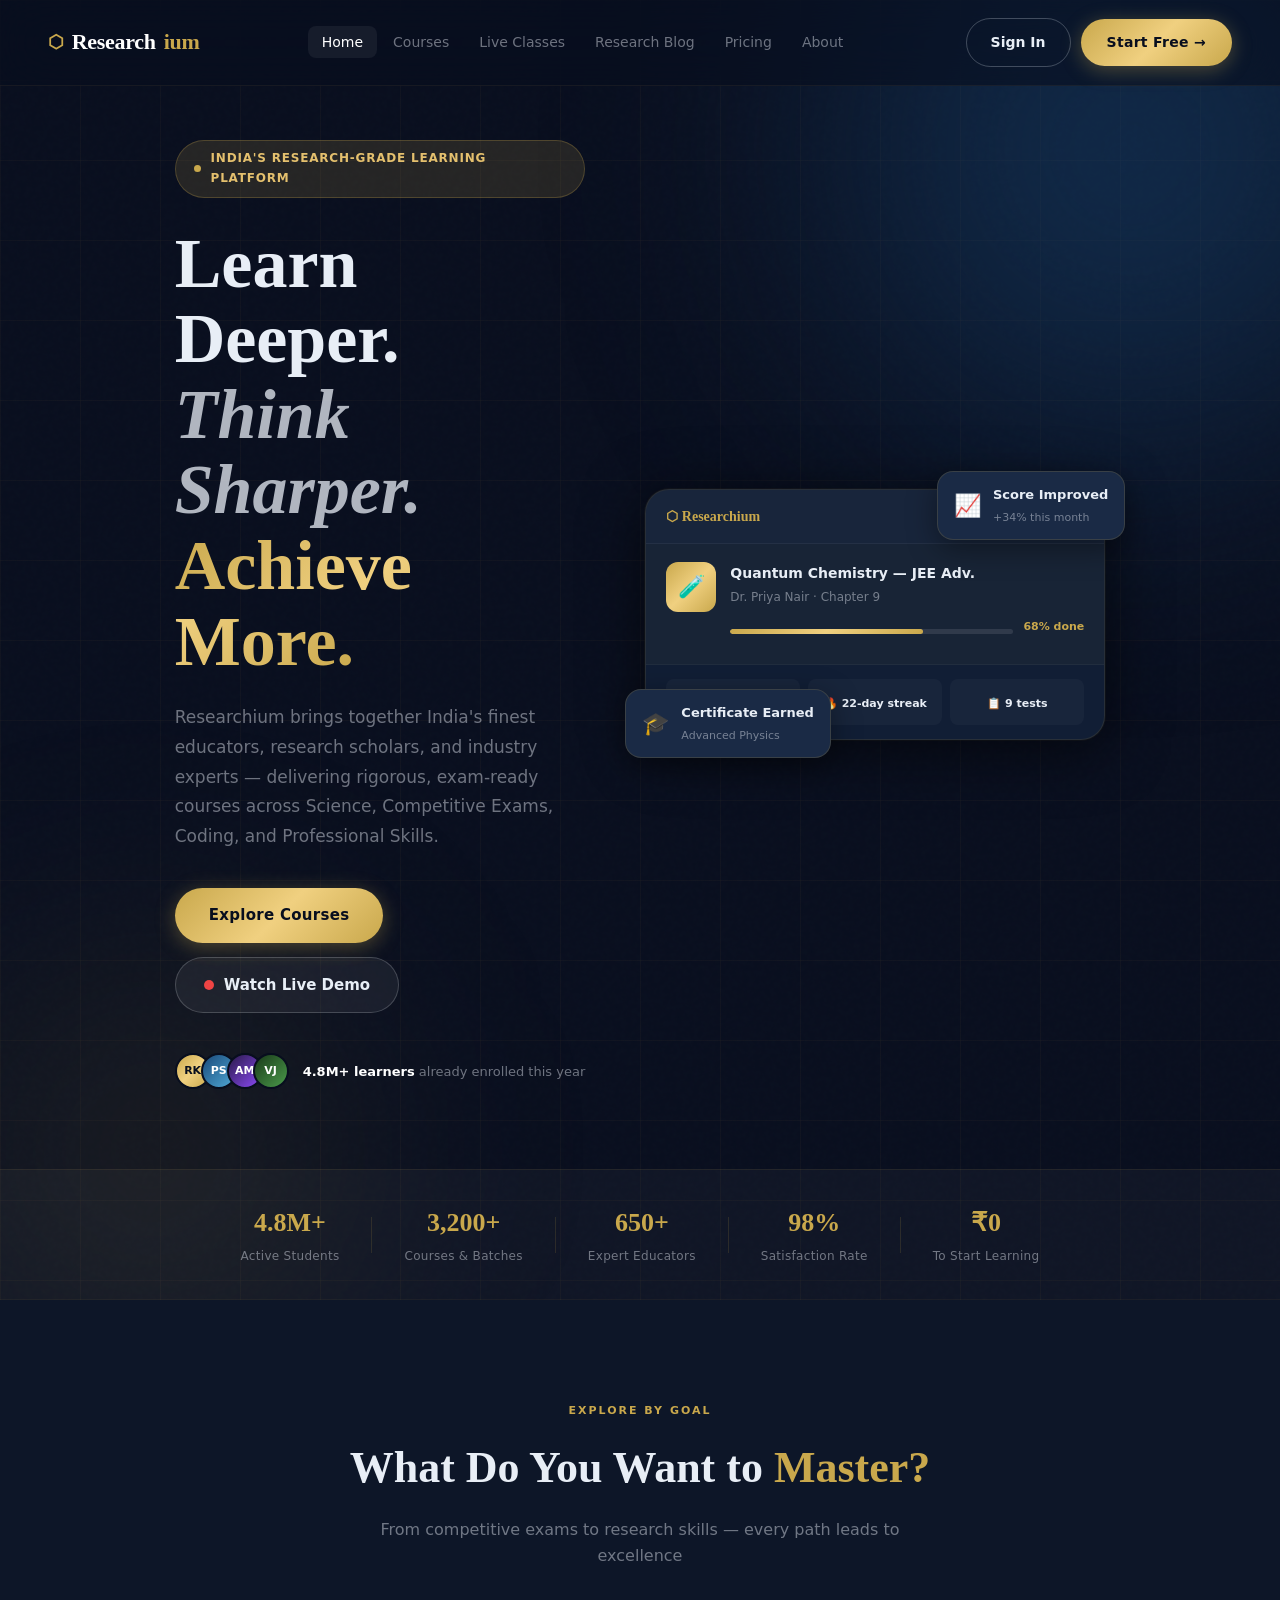
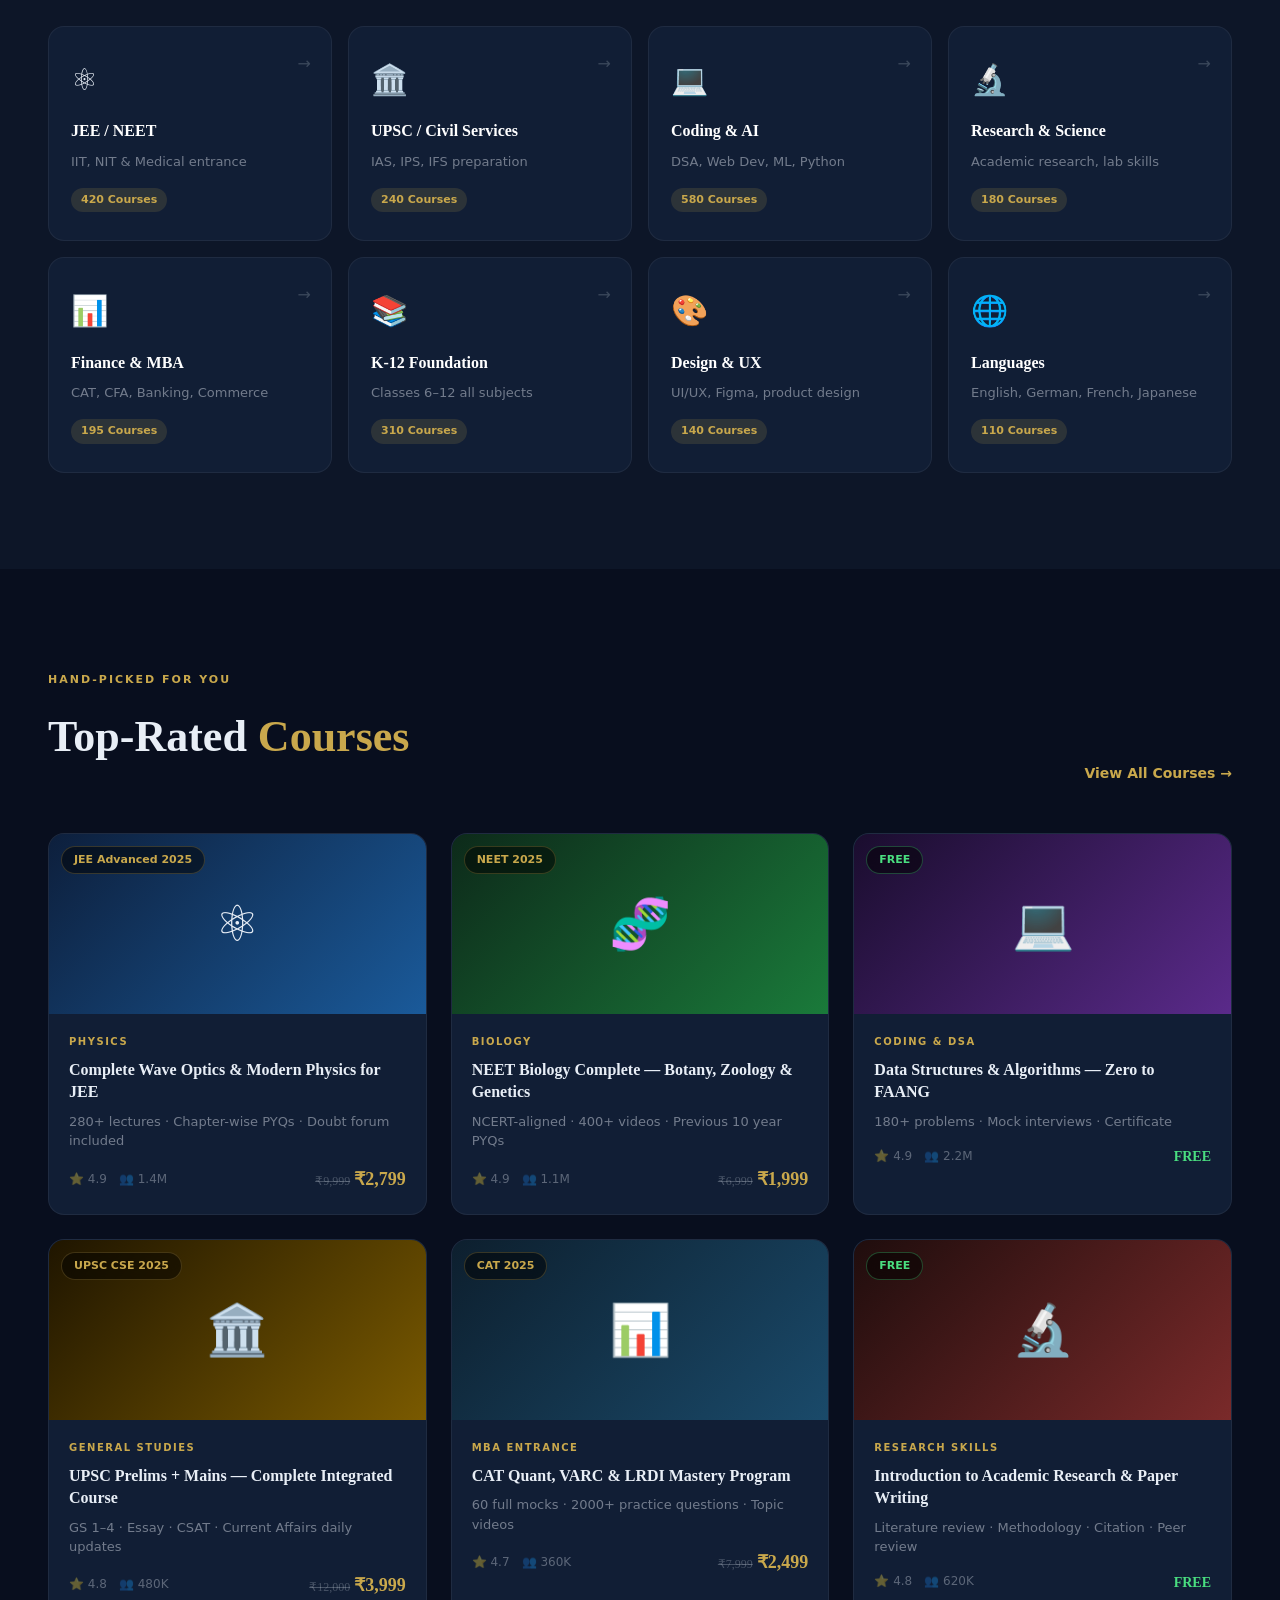
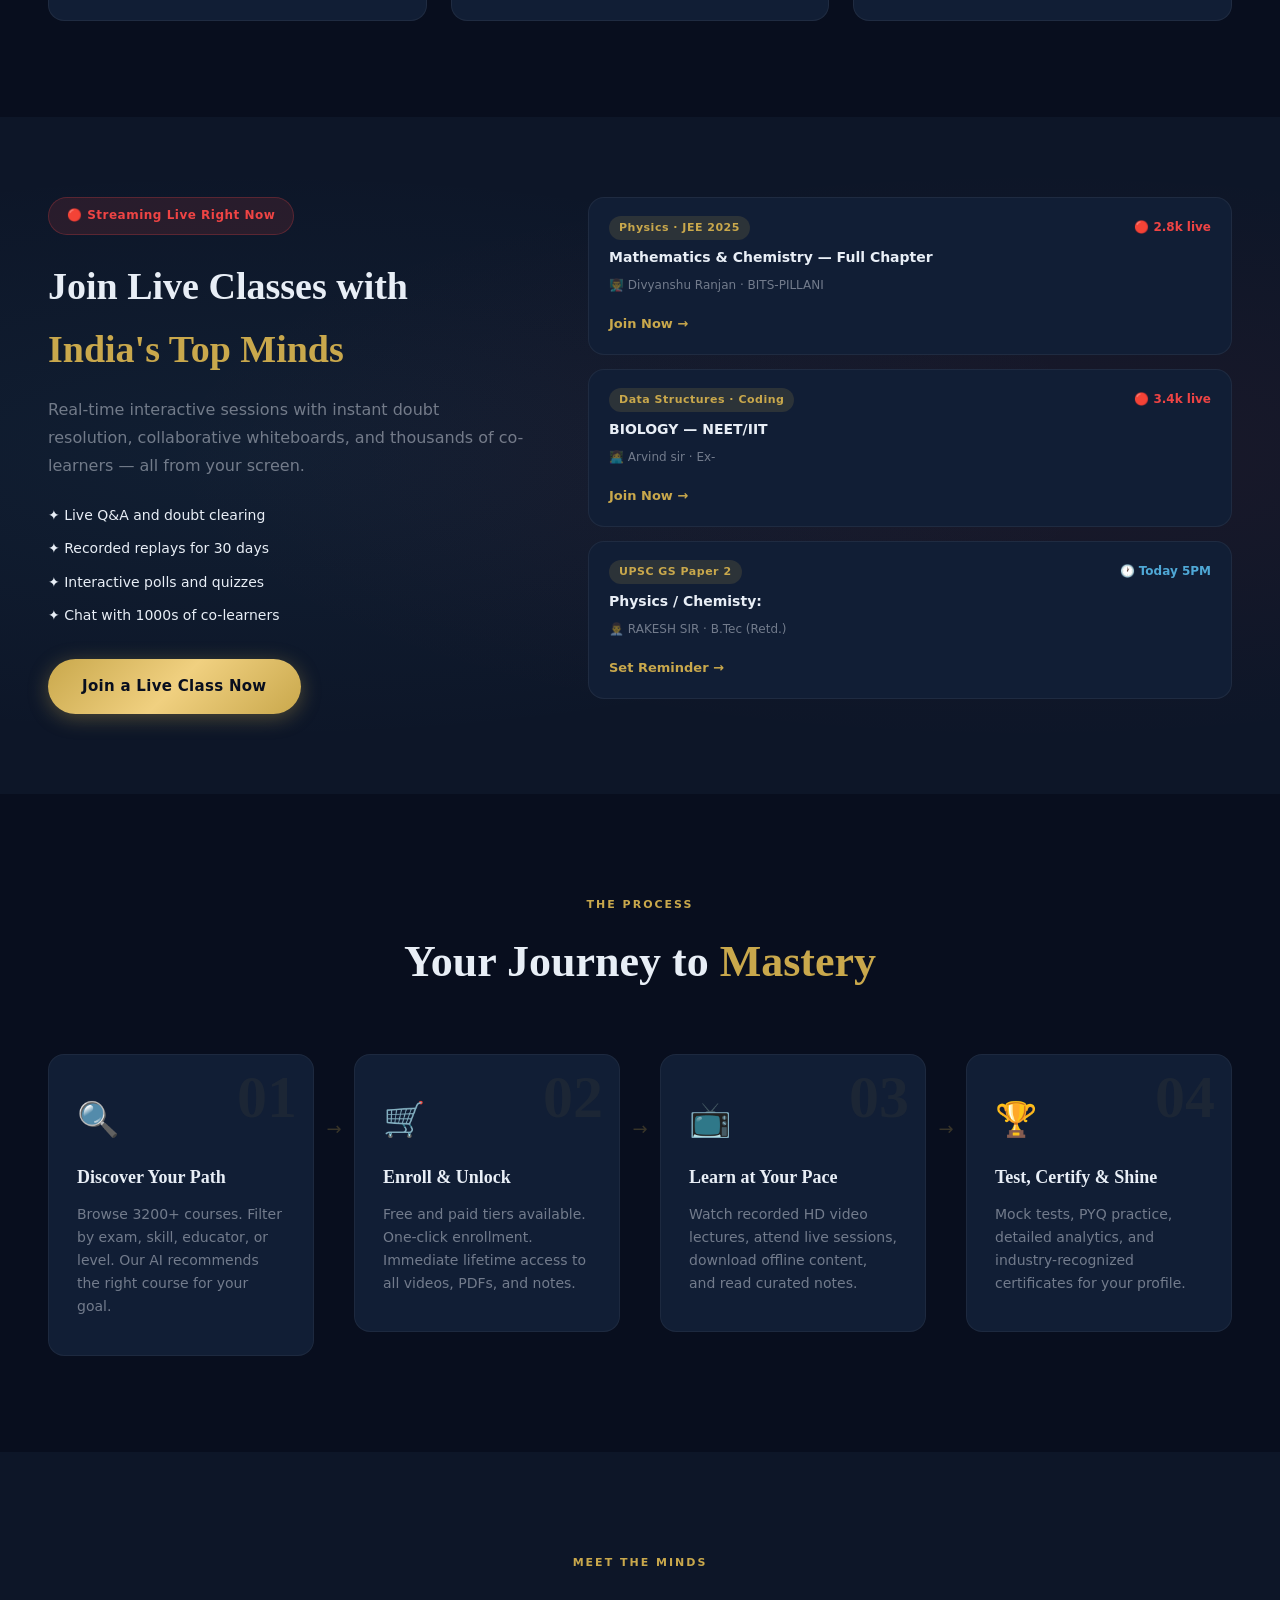
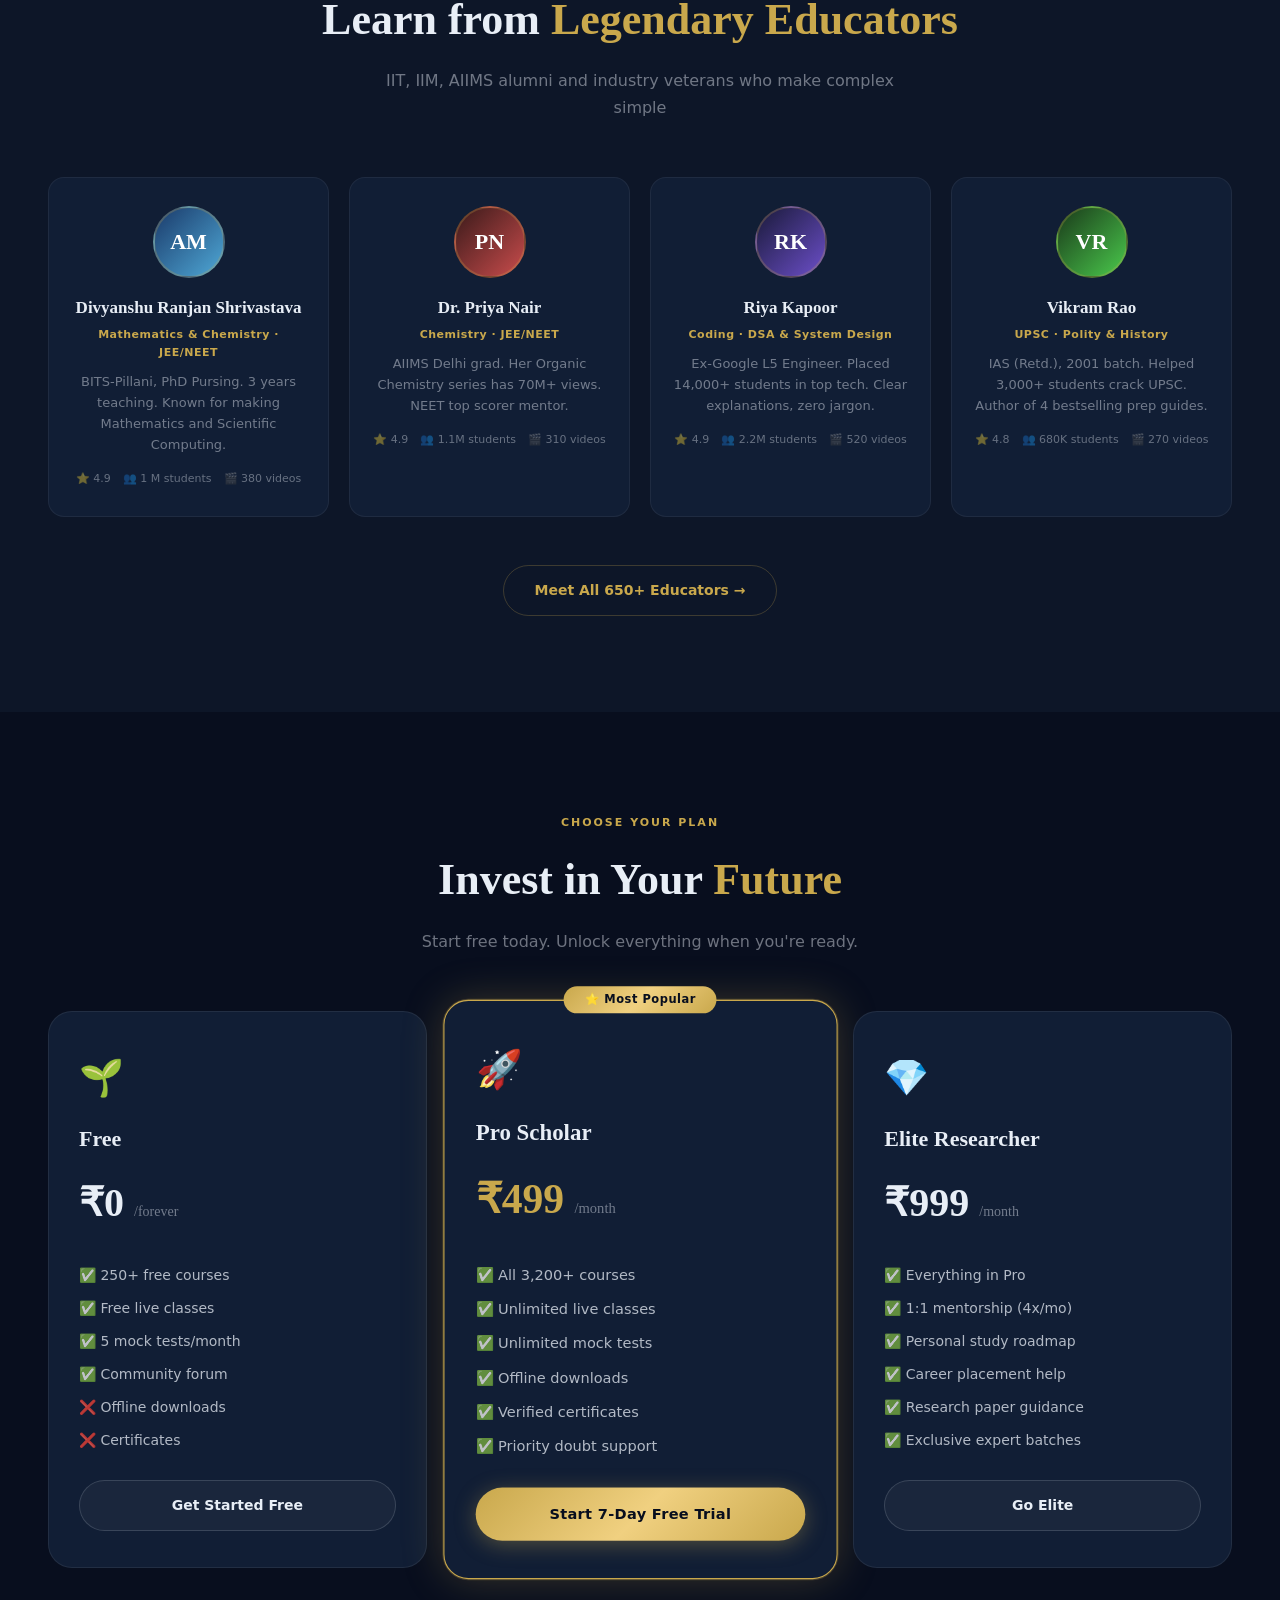
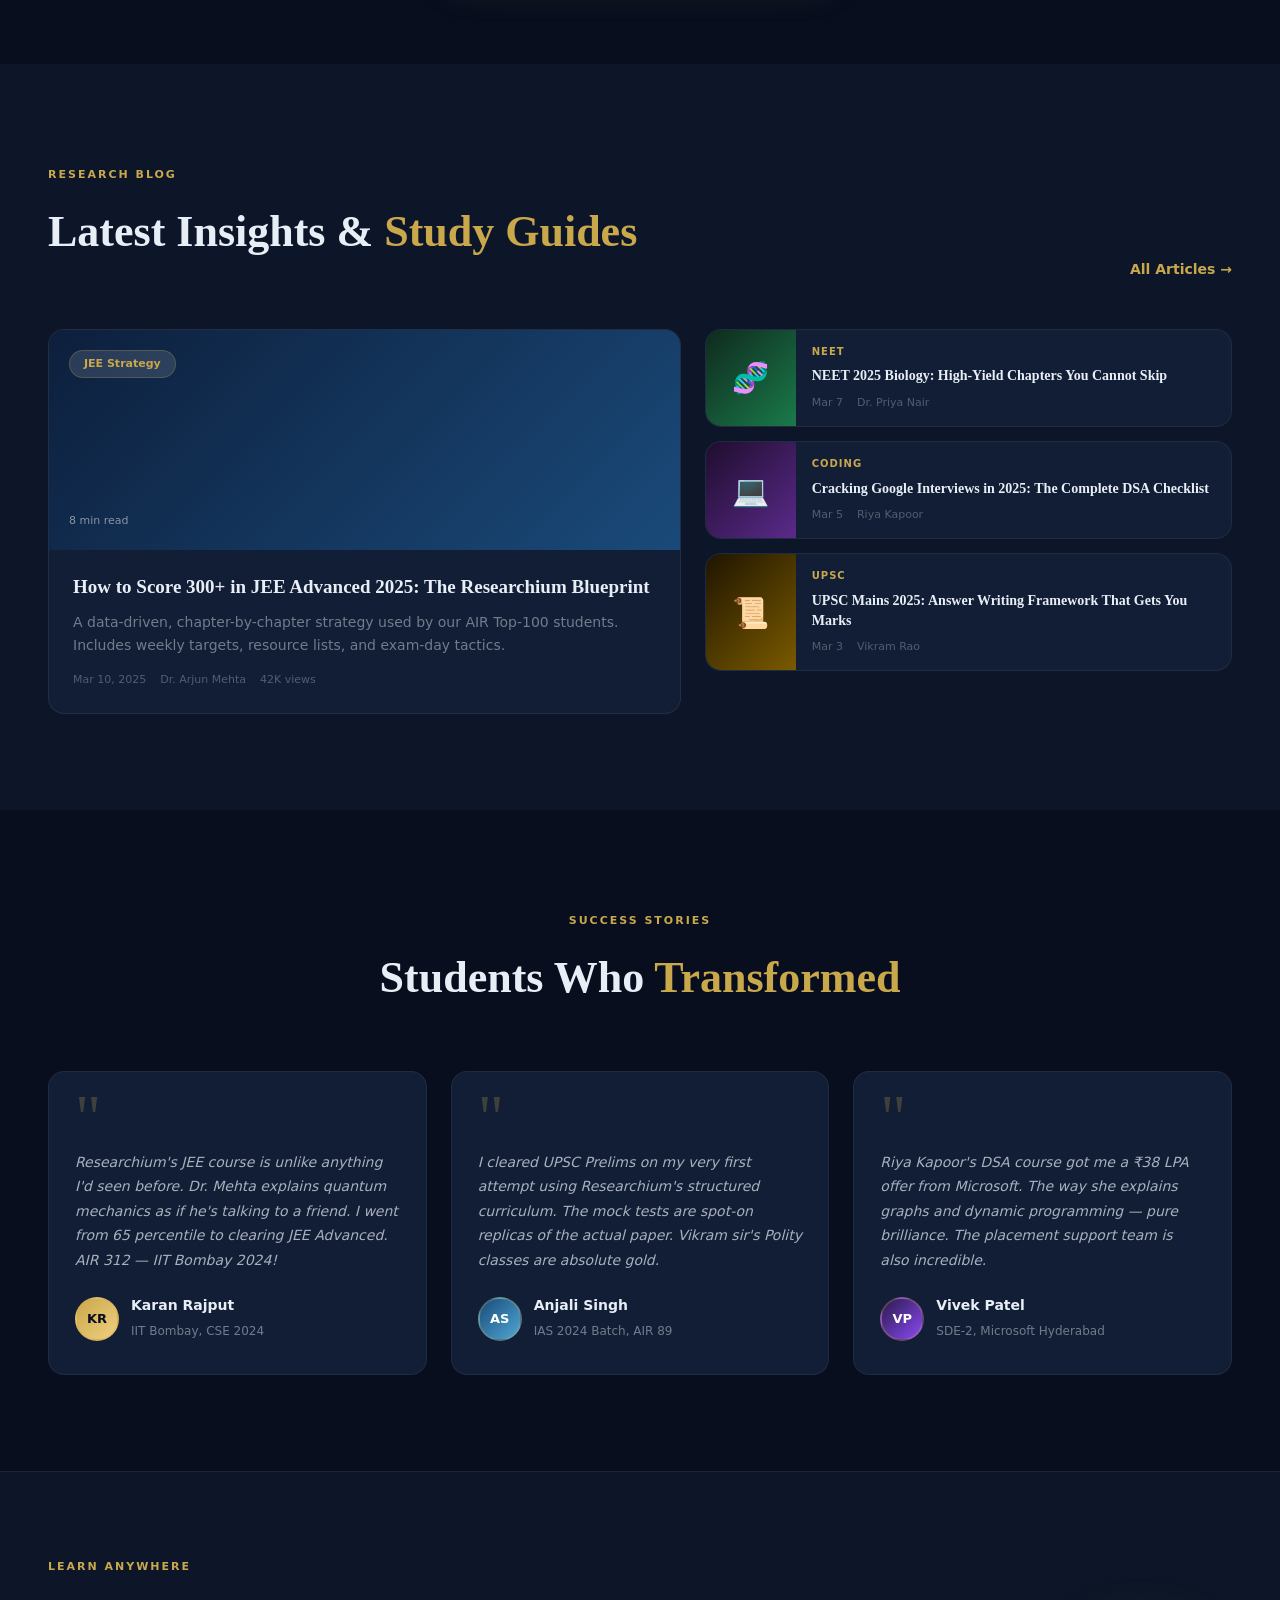
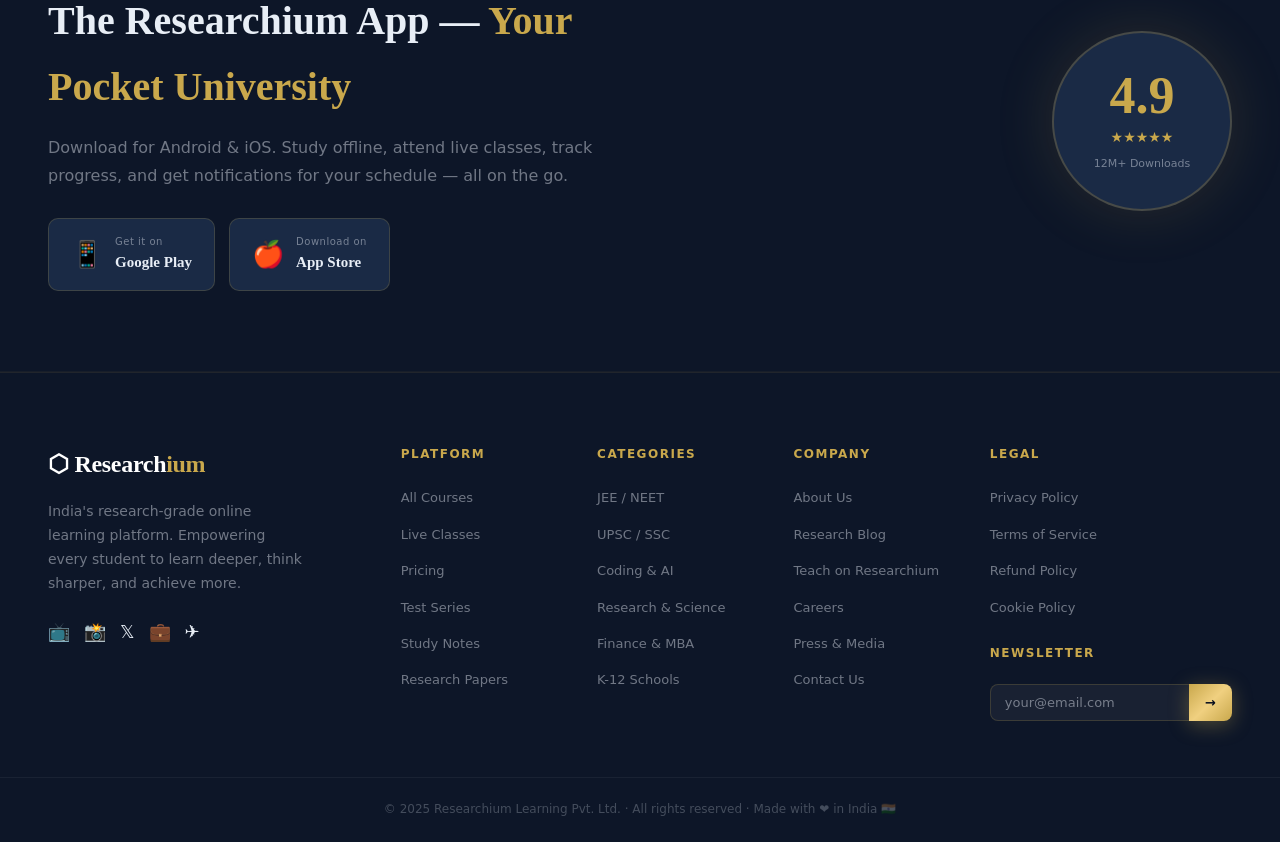
==== commit 5751abc2: "Update index.html" ====
--- a/index.html
+++ b/index.html
@@ -320,10 +320,10 @@
     <div class="educators-grid">
       <div class="edu-card">
         <div class="edu-avatar ea-1">AM</div>
-        <h3>Dr. Arjun Mehta</h3>
-        <span class="edu-tag">Physics · JEE/NEET</span>
-        <p>IIT Bombay, PhD Stanford. 18 years teaching. Known for making Optics and Electrostatics crystal clear.</p>
-        <div class="edu-nums"><span>⭐ 4.9</span><span>👥 1.4M students</span><span>🎬 380 videos</span></div>
+        <h3>Divyanshu Ranjan Shrivastava</h3>
+        <span class="edu-tag">Mathematics & Chemistry · JEE/NEET</span>
+        <p>BITS-Pillani, PhD Pursing. 3 years teaching. Known for making Mathematics and Scientific Computing.</p>
+        <div class="edu-nums"><span>⭐ 4.9</span><span>👥 1 M students</span><span>🎬 380 videos</span></div>
       </div>
       <div class="edu-card">
         <div class="edu-avatar ea-2">PN</div>
@@ -462,7 +462,7 @@
 </section>
 
 <!-- ═══ TESTIMONIALS ═══ -->
-<section class="section testimonials-sec">
+<section class=" section testimonials-sec">
   <div class="container">
     <div class="sec-header">
       <div class="sec-tag">SUCCESS STORIES</div>
@@ -534,7 +534,7 @@
       <a href="index.html" class="logo footer-logo">⬡ Research<span class="logo-gold">ium</span></a>
       <p>India's research-grade online learning platform. Empowering every student to learn deeper, think sharper, and achieve more.</p>
       <div class="ft-social">
-        <a href="#" title="YouTube">📺</a>
+        <a href="https://www.youtube.com/@MathswithDivyanshuSir" title="YouTube">📺</a>
         <a href="#" title="Instagram">📸</a>
         <a href="#" title="Twitter/X">𝕏</a>
         <a href="#" title="LinkedIn">💼</a>
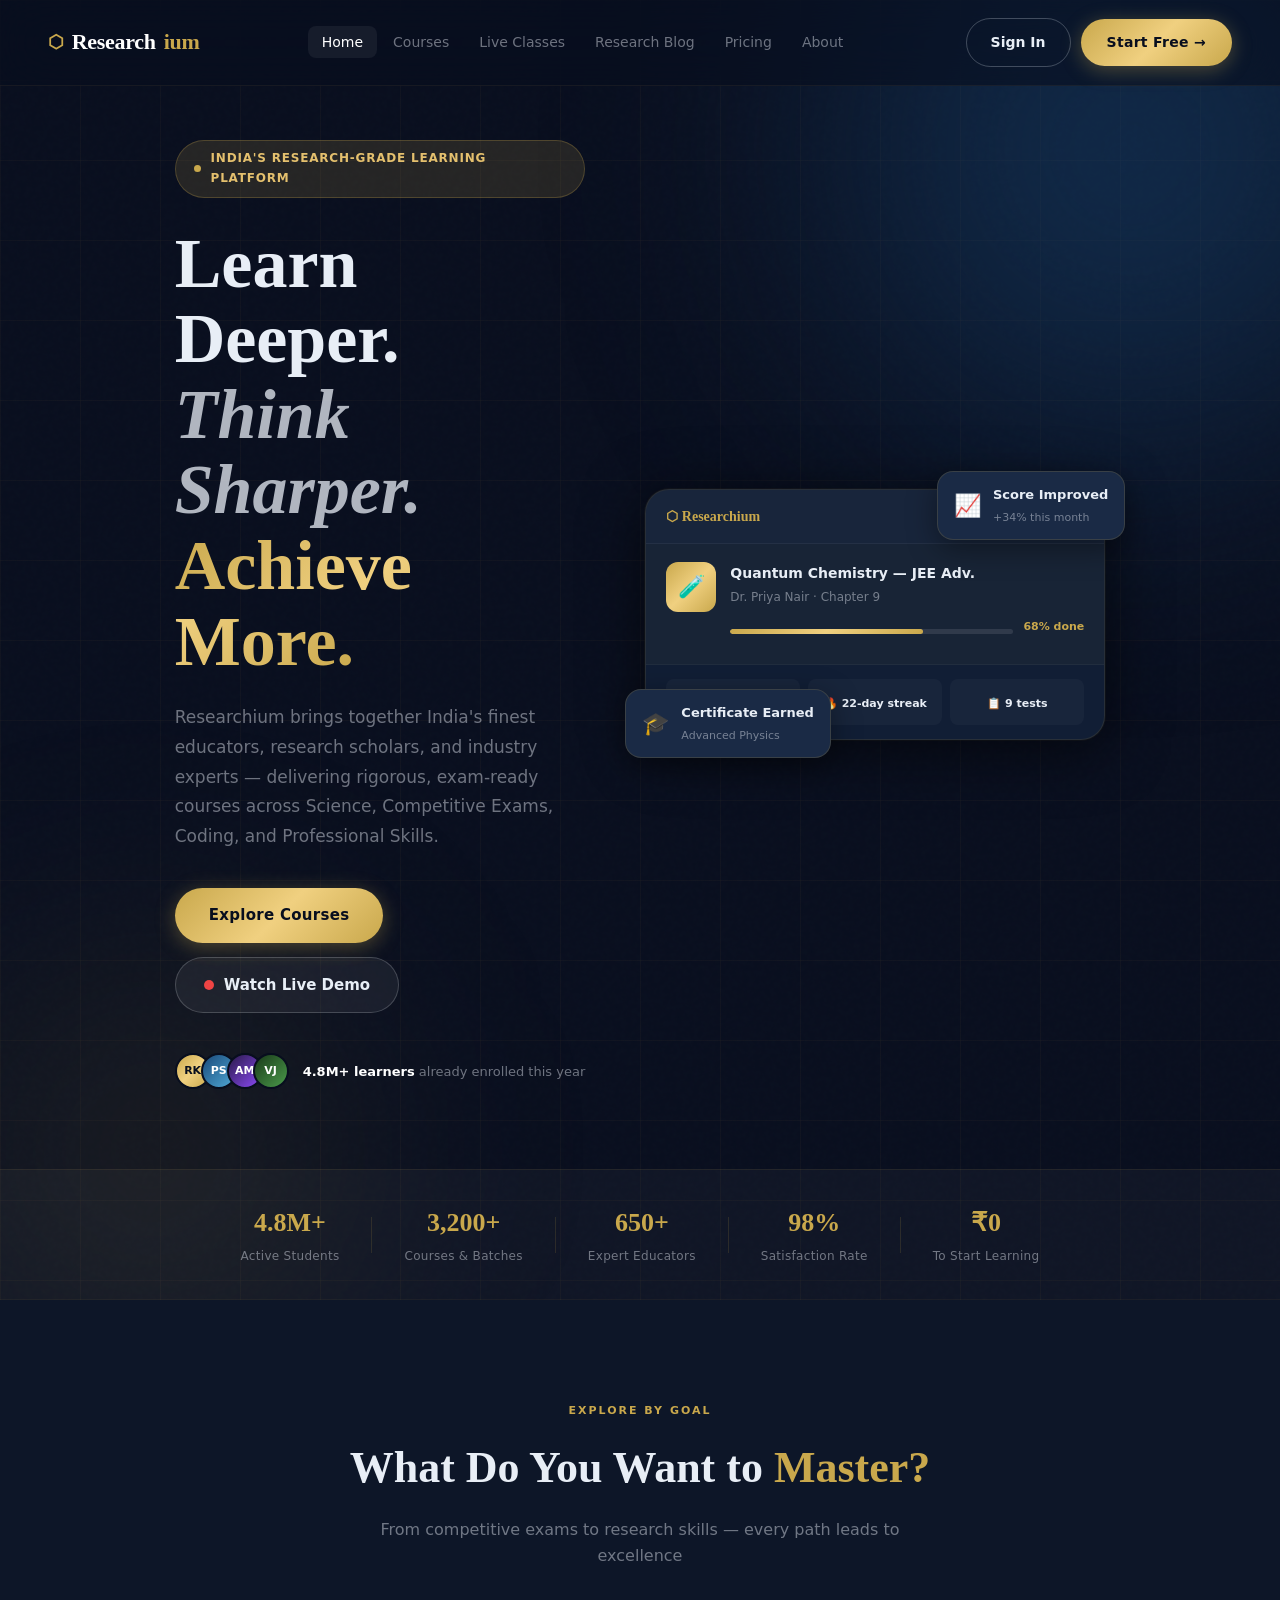
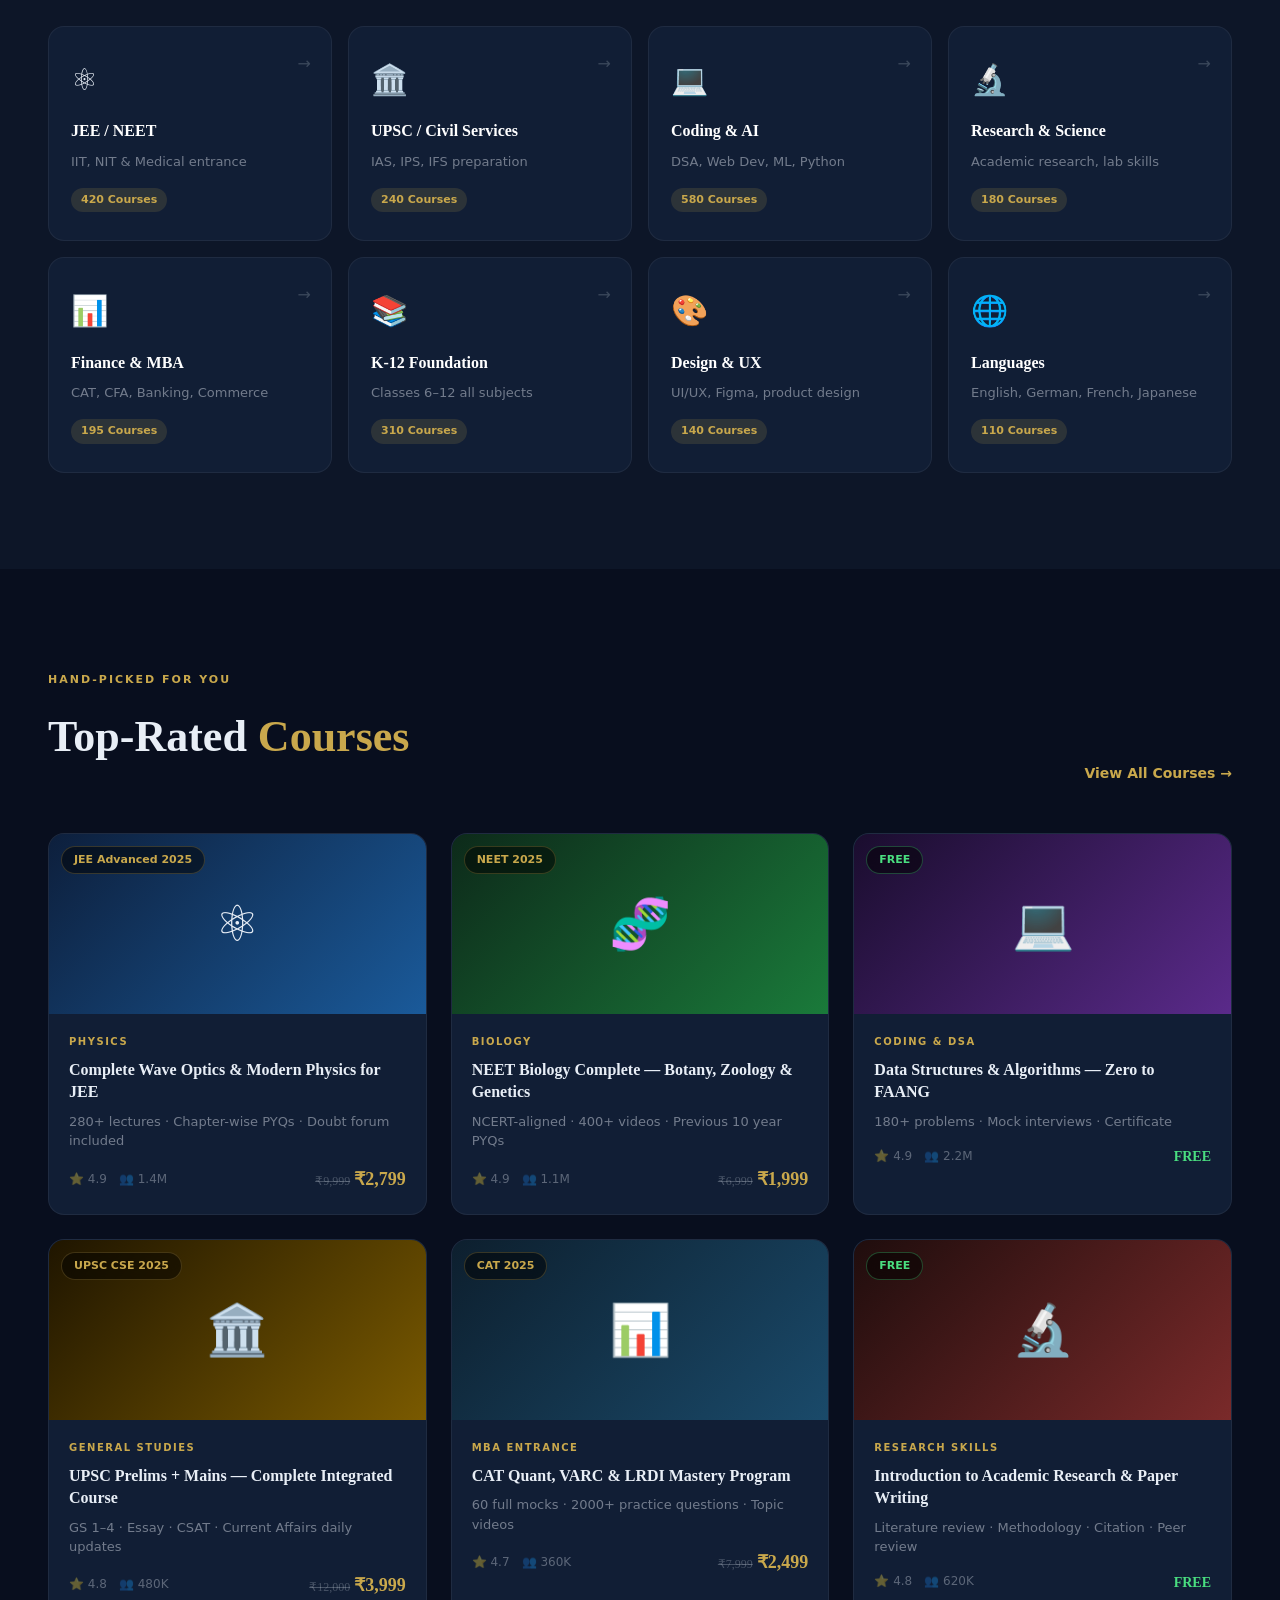
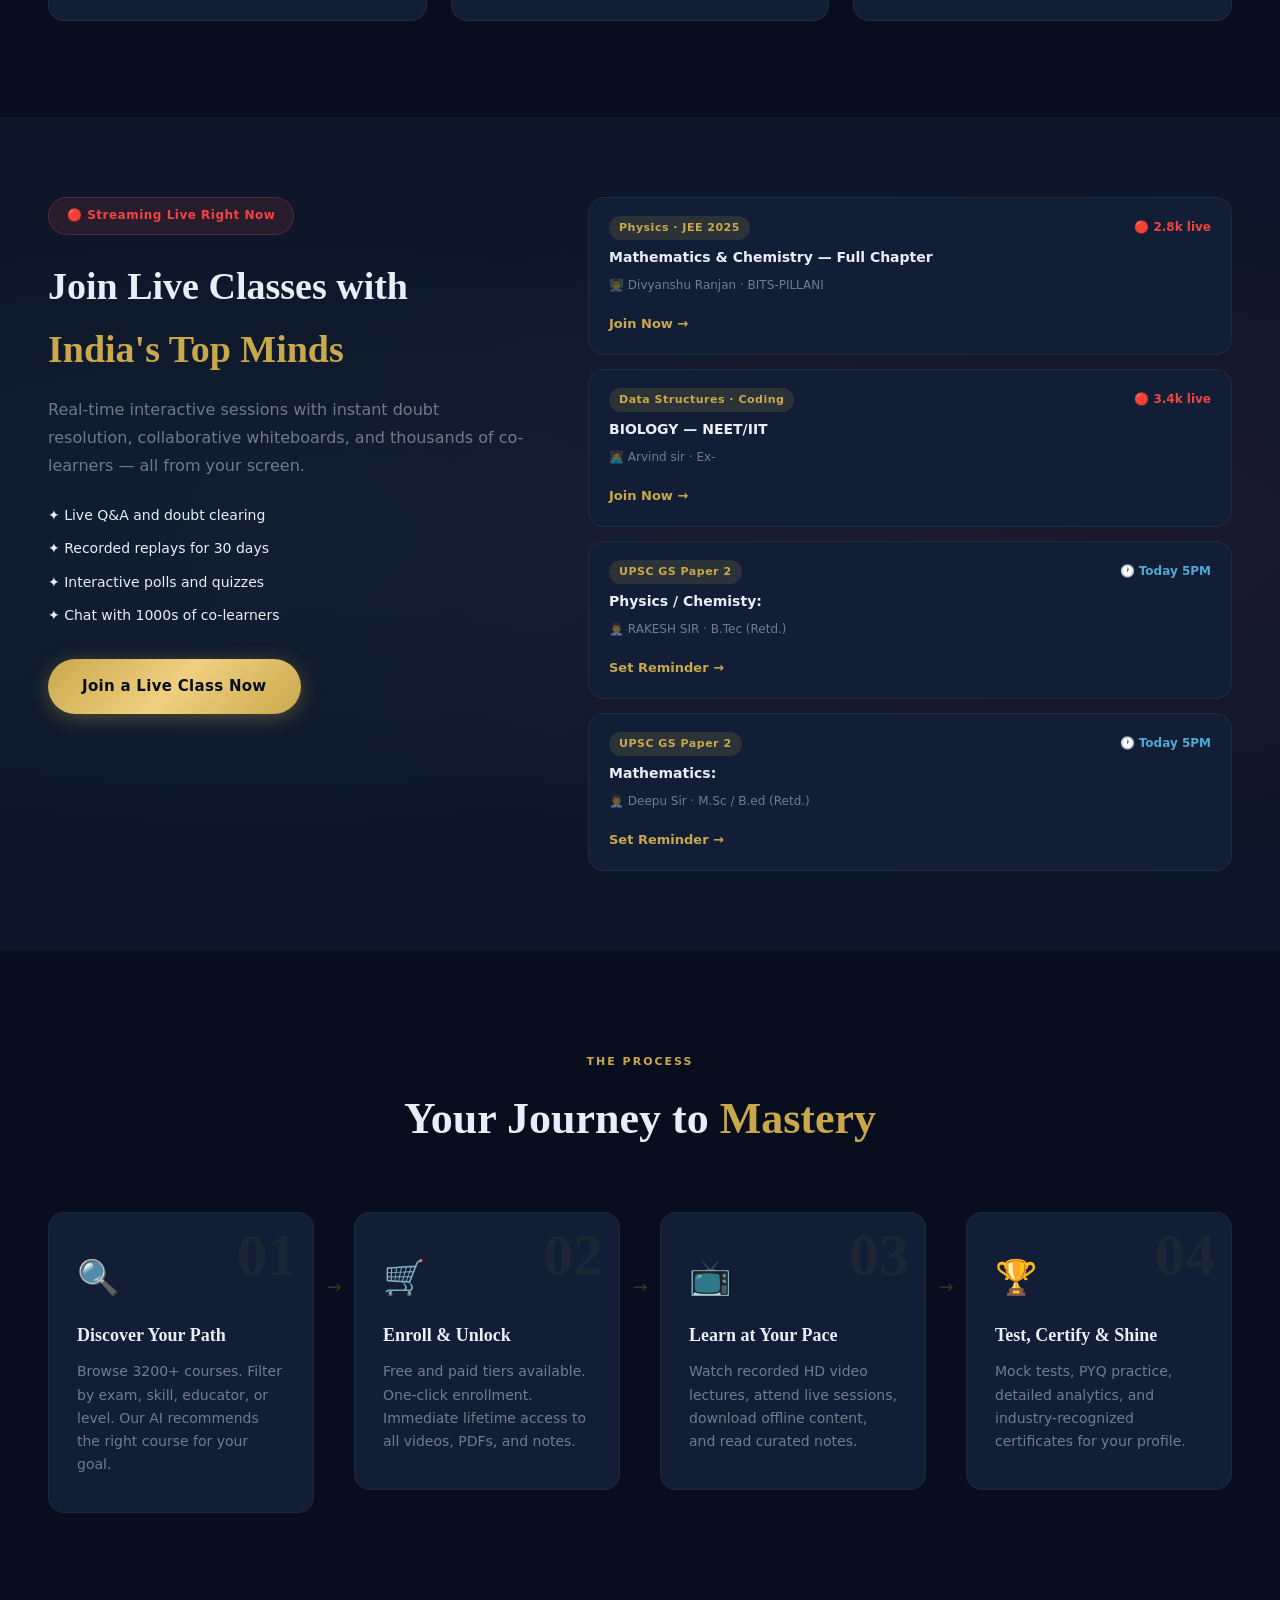
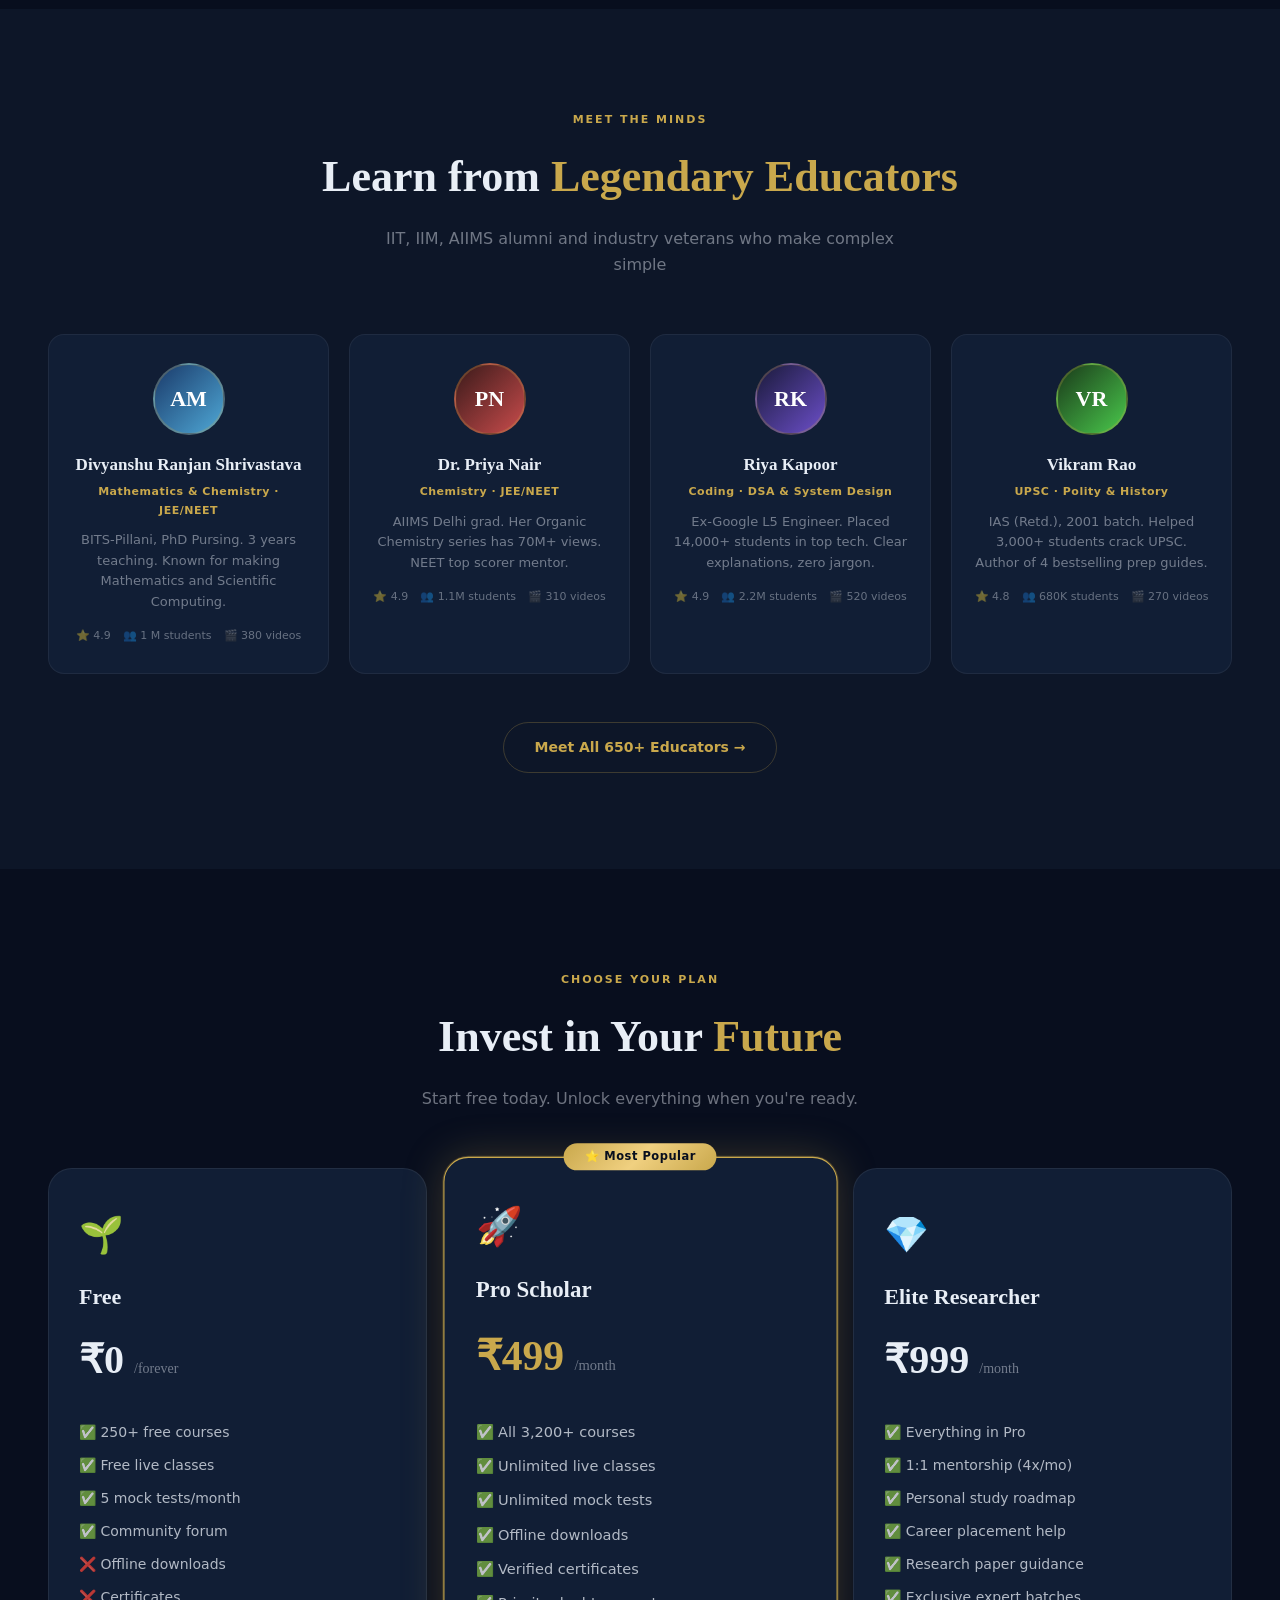
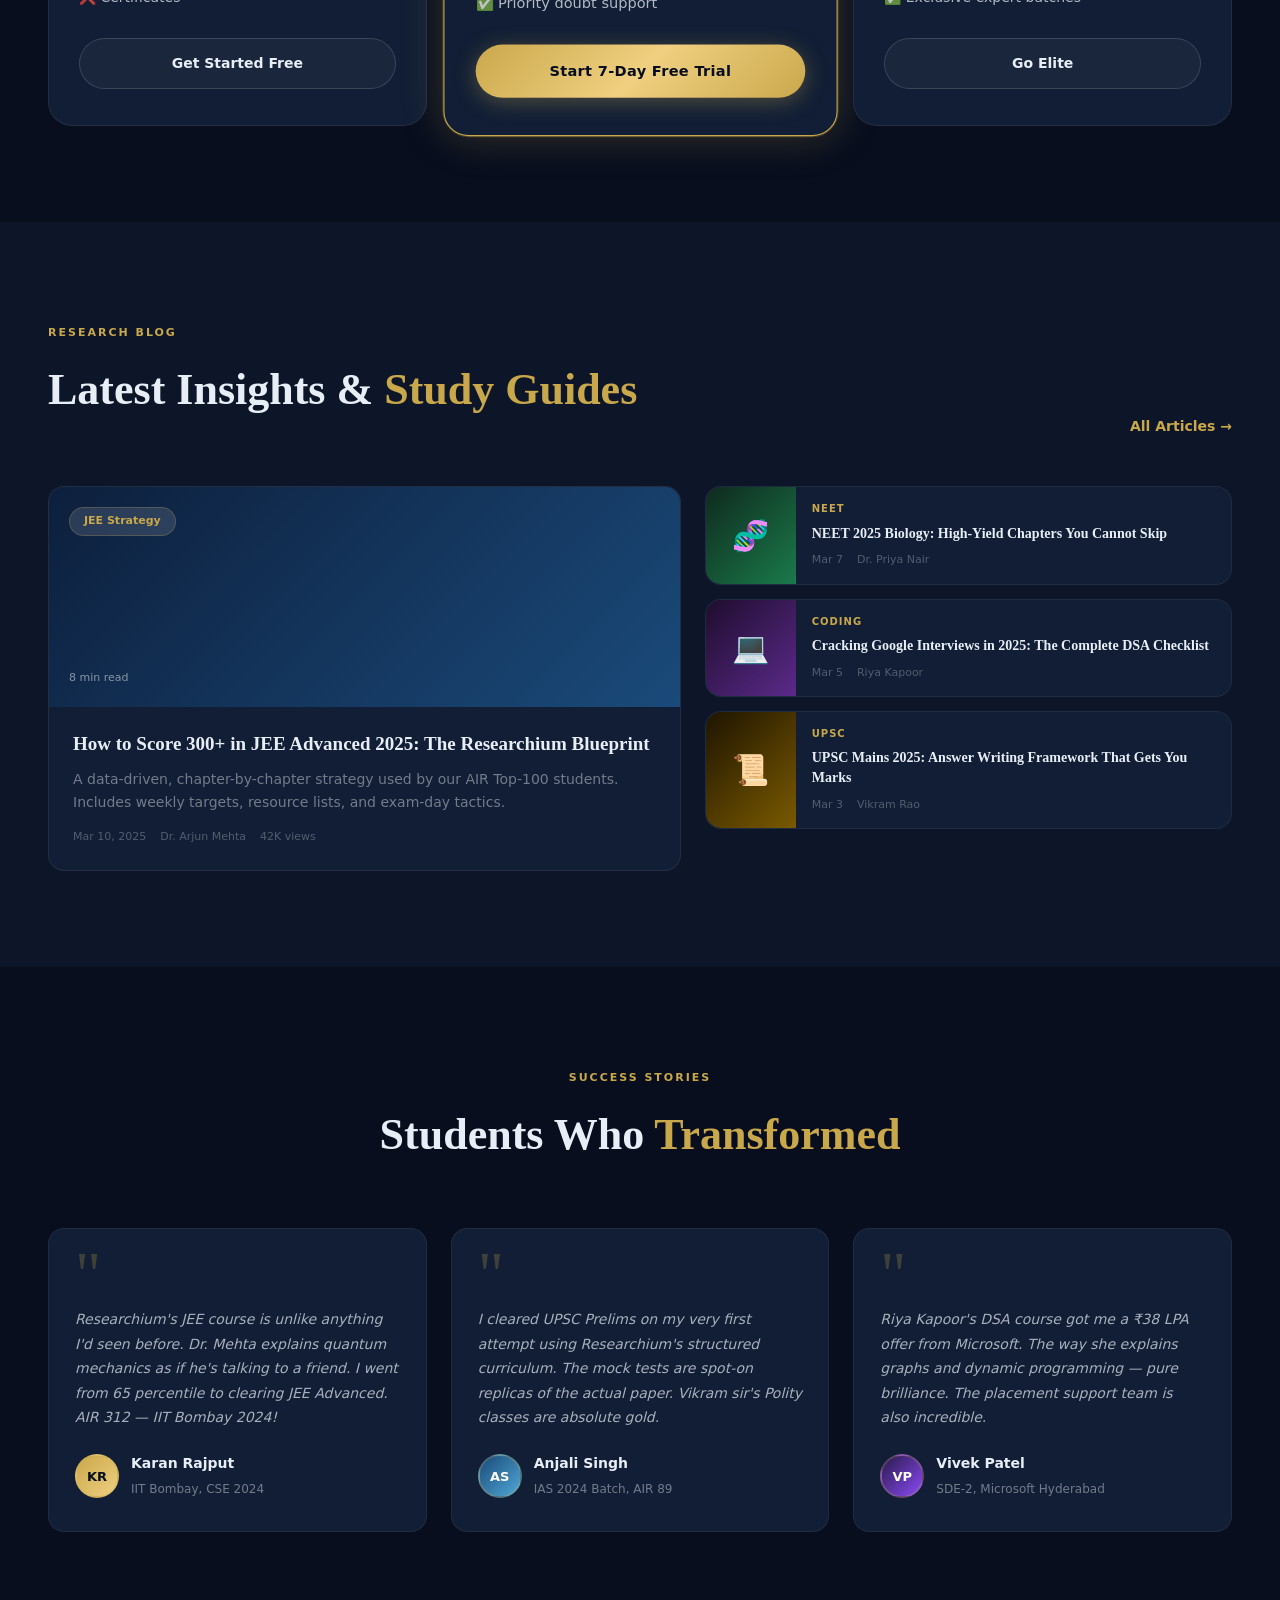
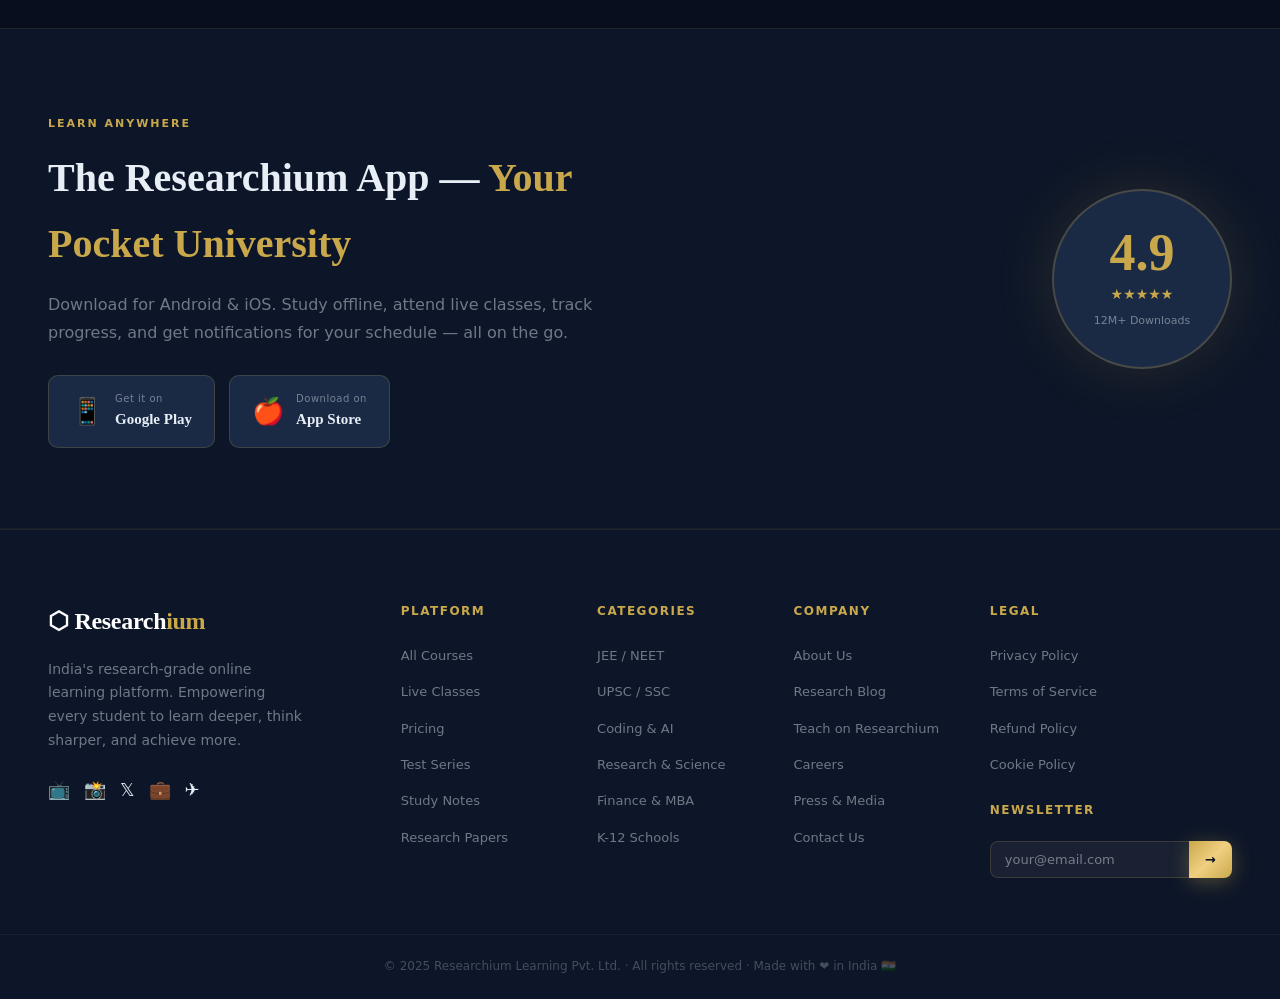
==== commit 5e5f4067: "Update index.html" ====
--- a/index.html
+++ b/index.html
@@ -265,13 +265,22 @@
           <div class="lcc-edu">👨‍💼 RAKESH SIR · B.Tec (Retd.)</div>
           <a href="pages/live.html" class="lcc-btn">Set Reminder →</a>
         </div>
+         <div class="live-cls-card lcc-3">
+          <div class="lcc-head">
+            <div class="lcc-subj">UPSC GS Paper 2</div>
+            <div class="lcc-live-dot upcoming-dot">🕐 Today 5PM</div>
+          </div>
+          <div class="lcc-title">Mathematics: </div>
+          <div class="lcc-edu">👨‍💼 Deepu Sir · M.Sc / B.ed (Retd.)</div>
+          <a href="pages/live.html" class="lcc-btn">Set Reminder →</a>
+        </div>
       </div>
     </div>
   </div>
 </section>
 
 <!-- ═══ HOW IT WORKS ═══ -->
-<section class="section how-sec">
+<section class=" section how-sec">
   <div class="container">
     <div class="sec-header">
       <div class="sec-tag">THE PROCESS</div>
